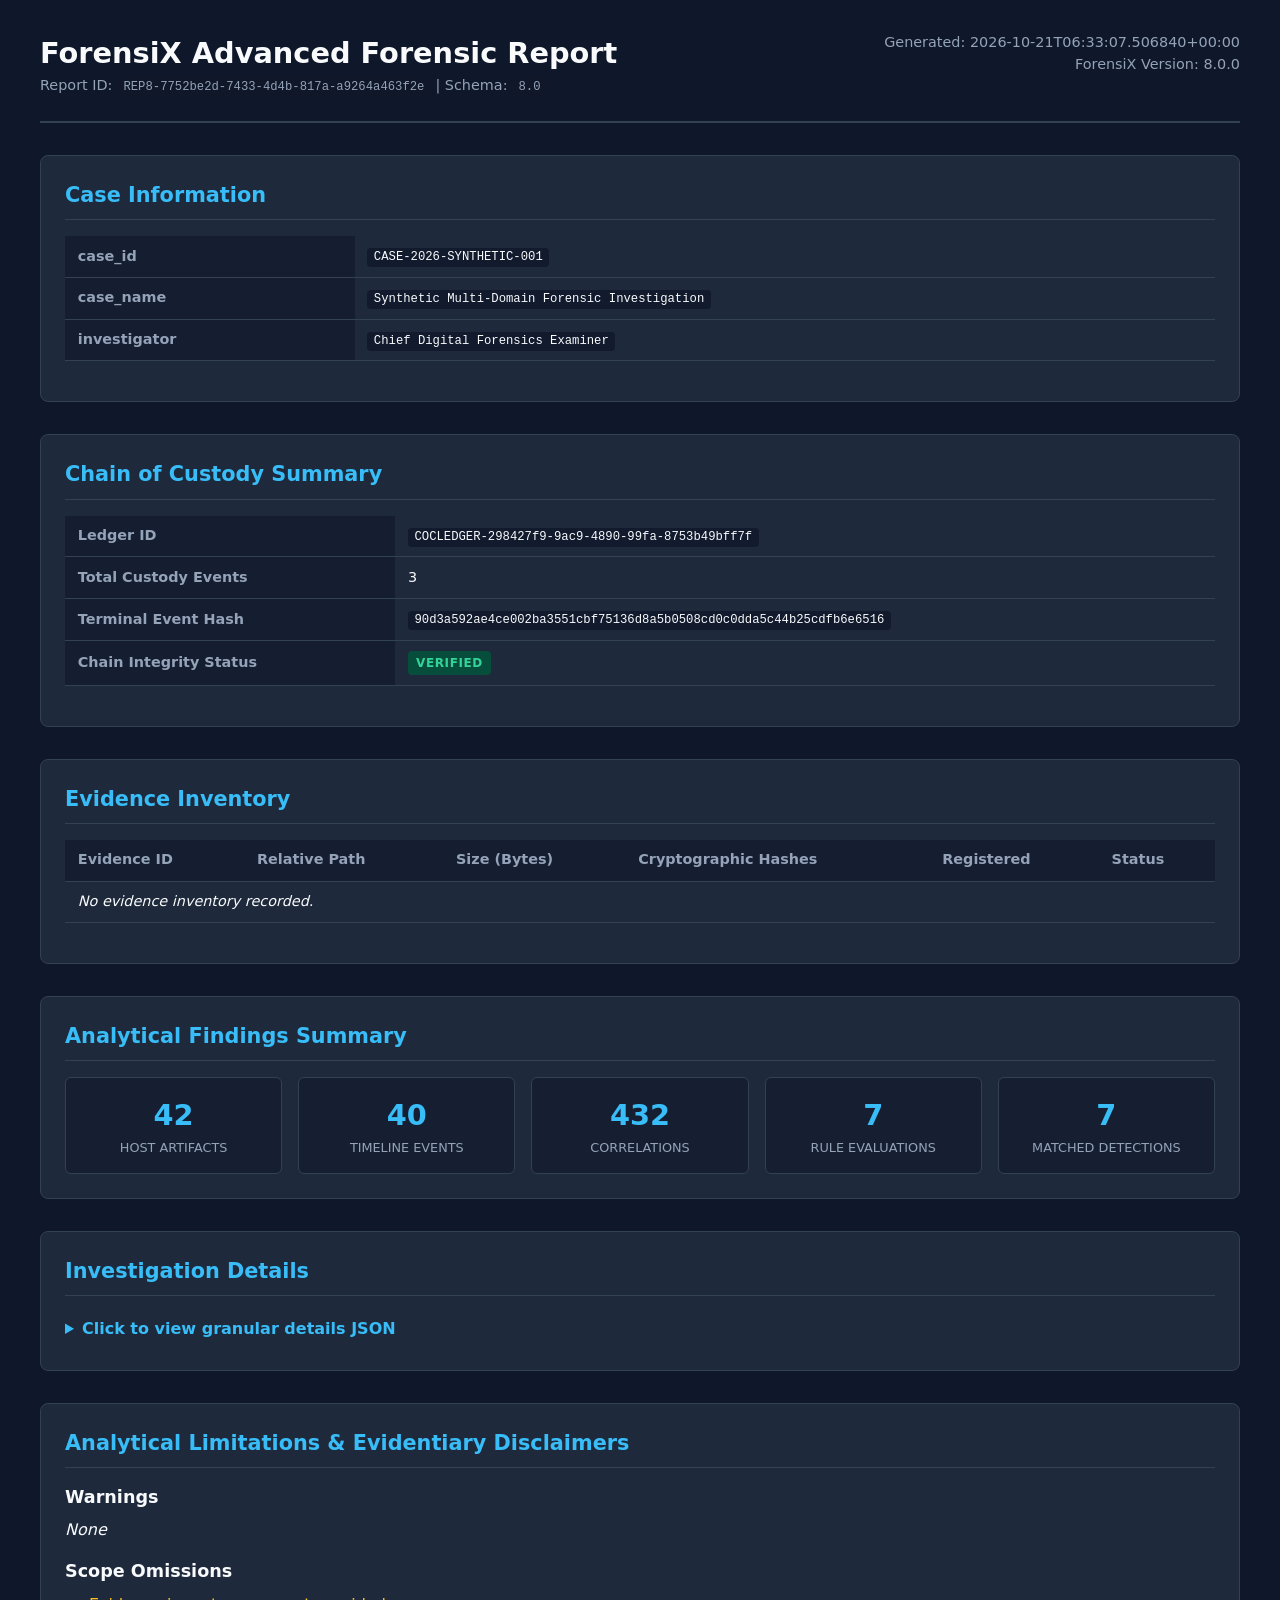
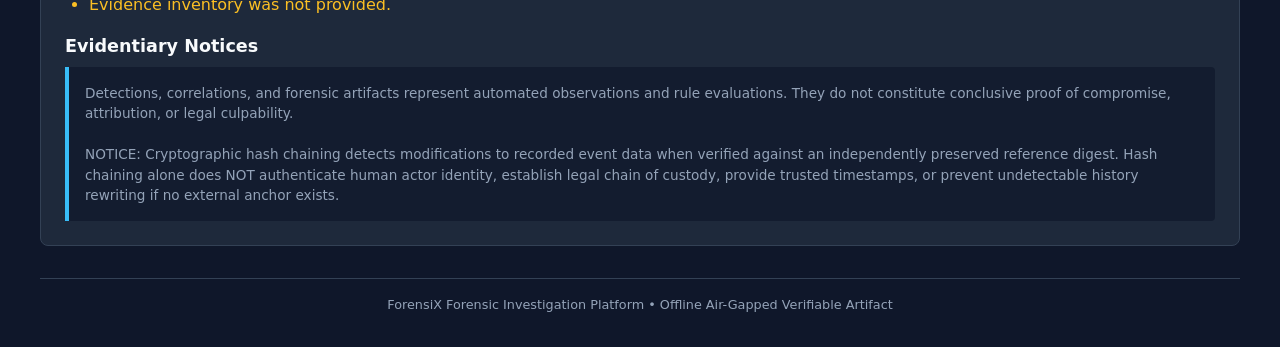
==== docs/examples/case-synthetic/report_CASE-2026-SYNTHETIC-001.html @ 3c9e7e0e "docs: add V9 synthetic case, sample outputs, and documentation" ====
<!DOCTYPE html>
<html lang="en">
<head>
    <meta charset="utf-8">
    <meta name="viewport" content="width=device-width, initial-scale=1.0">
    <title>ForensiX Advanced Forensic Report - REP8-7752be2d-7433-4d4b-817a-a9264a463f2e</title>
    <style>
        :root {
            --bg: #0f172a;
            --card-bg: #1e293b;
            --card-border: #334155;
            --text-main: #f8fafc;
            --text-muted: #94a3b8;
            --accent: #38bdf8;
            --verified-bg: #064e3b;
            --verified-text: #34d399;
            --tampered-bg: #7f1d1d;
            --tampered-text: #f87171;
            --unverified-bg: #78350f;
            --unverified-text: #fbbf24;
            --neutral-bg: #334155;
            --neutral-text: #cbd5e1;
        }
        * { box-sizing: border-box; margin: 0; padding: 0; }
        body {
            font-family: system-ui, -apple-system, BlinkMacSystemFont, "Segoe UI", Roboto, sans-serif;
            background-color: var(--bg);
            color: var(--text-main);
            line-height: 1.5;
            padding: 2rem;
        }
        .container { max-width: 1200px; margin: 0 auto; }
        header {
            border-bottom: 2px solid var(--card-border);
            padding-bottom: 1.5rem;
            margin-bottom: 2rem;
            display: flex;
            justify-content: space-between;
            align-items: flex-start;
            flex-wrap: wrap;
            gap: 1rem;
        }
        h1 { font-size: 1.8rem; color: var(--text-main); }
        .header-meta { font-size: 0.9rem; color: var(--text-muted); }
        .card {
            background-color: var(--card-bg);
            border: 1px solid var(--card-border);
            border-radius: 8px;
            padding: 1.5rem;
            margin-bottom: 2rem;
        }
        h2 { font-size: 1.3rem; margin-bottom: 1rem; color: var(--accent); border-bottom: 1px solid var(--card-border); padding-bottom: 0.5rem; }
        h3 { font-size: 1.1rem; margin: 1rem 0 0.5rem; color: var(--text-main); }
        .data-table {
            width: 100%;
            border-collapse: collapse;
            font-size: 0.9rem;
            margin-bottom: 1rem;
        }
        .data-table th, .data-table td {
            padding: 0.6rem 0.8rem;
            text-align: left;
            border-bottom: 1px solid var(--card-border);
        }
        .data-table th {
            background-color: rgba(15, 23, 42, 0.6);
            color: var(--text-muted);
            font-weight: 600;
        }
        .data-table tr:hover { background-color: rgba(51, 65, 85, 0.4); }
        .num { text-align: right; font-variant-numeric: tabular-nums; }
        .path-cell { font-family: ui-monospace, "SFMono-Regular", Consolas, monospace; word-break: break-all; }
        code {
            font-family: ui-monospace, "SFMono-Regular", Consolas, monospace;
            background-color: rgba(15, 23, 42, 0.8);
            padding: 0.15rem 0.4rem;
            border-radius: 4px;
            font-size: 0.85em;
        }
        .badge {
            display: inline-block;
            padding: 0.2rem 0.5rem;
            border-radius: 4px;
            font-size: 0.75rem;
            font-weight: 700;
            text-transform: uppercase;
            letter-spacing: 0.05em;
        }
        .badge-verified { background-color: var(--verified-bg); color: var(--verified-text); }
        .badge-tampered { background-color: var(--tampered-bg); color: var(--tampered-text); }
        .badge-unverified { background-color: var(--unverified-bg); color: var(--unverified-text); }
        .badge-neutral { background-color: var(--neutral-bg); color: var(--neutral-text); }
        .metrics-grid {
            display: grid;
            grid-template-columns: repeat(auto-fit, minmax(180px, 1fr));
            gap: 1rem;
            margin-top: 1rem;
        }
        .metric-box {
            background-color: rgba(15, 23, 42, 0.5);
            border: 1px solid var(--card-border);
            border-radius: 6px;
            padding: 1rem;
            text-align: center;
        }
        .metric-value { font-size: 1.8rem; font-weight: 700; color: var(--accent); }
        .metric-label { font-size: 0.8rem; color: var(--text-muted); text-transform: uppercase; }
        .warnings-list, .omissions-list { margin-left: 1.5rem; margin-bottom: 1rem; }
        .warnings-list li { color: var(--tampered-text); margin-bottom: 0.3rem; }
        .omissions-list li { color: var(--unverified-text); margin-bottom: 0.3rem; }
        .disclaimer-box {
            background-color: rgba(15, 23, 42, 0.7);
            border-left: 4px solid var(--accent);
            padding: 1rem;
            font-size: 0.85rem;
            color: var(--text-muted);
            white-space: pre-line;
            border-radius: 0 4px 4px 0;
        }
        .code-box {
            background-color: rgba(15, 23, 42, 0.9);
            padding: 1rem;
            border-radius: 6px;
            overflow-x: auto;
            font-size: 0.85rem;
            margin-top: 0.5rem;
            border: 1px solid var(--card-border);
        }
        details summary { cursor: pointer; color: var(--accent); font-weight: 600; padding: 0.3rem 0; }
        footer {
            text-align: center;
            font-size: 0.8rem;
            color: var(--text-muted);
            border-top: 1px solid var(--card-border);
            padding-top: 1rem;
            margin-top: 2rem;
        }
    </style>
</head>
<body>
    <div class="container">
        <header>
            <div>
                <h1>ForensiX Advanced Forensic Report</h1>
                <div class="header-meta">Report ID: <code>REP8-7752be2d-7433-4d4b-817a-a9264a463f2e</code> | Schema: <code>8.0</code></div>
            </div>
            <div class="header-meta" style="text-align: right;">
                <div>Generated: 2026-10-21T06:33:07.506840+00:00</div>
                <div>ForensiX Version: 8.0.0</div>
            </div>
        </header>

        <!-- Section 1: Case Information -->
        <div class="card">
            <h2>Case Information</h2>
            <table class="data-table">
                <tr><th>case_id</th><td><code>CASE-2026-SYNTHETIC-001</code></td></tr>
<tr><th>case_name</th><td><code>Synthetic Multi-Domain Forensic Investigation</code></td></tr>
<tr><th>investigator</th><td><code>Chief Digital Forensics Examiner</code></td></tr>
            </table>
        </div>

        <!-- Section 2: Chain of Custody -->
        
        <div class="card">
            <h2>Chain of Custody Summary</h2>
            <table class="data-table">
                <tr><th>Ledger ID</th><td><code>COCLEDGER-298427f9-9ac9-4890-99fa-8753b49bff7f</code></td></tr>
                <tr><th>Total Custody Events</th><td class="num">3</td></tr>
                <tr><th>Terminal Event Hash</th><td><code>90d3a592ae4ce002ba3551cbf75136d8a5b0508cd0c0dda5c44b25cdfb6e6516</code></td></tr>
                <tr><th>Chain Integrity Status</th><td><span class='badge badge-verified'>VERIFIED</span></td></tr>
            </table>
        </div>
        

        <!-- Section 3: Evidence Inventory -->
        <div class="card">
            <h2>Evidence Inventory</h2>
            <table class="data-table">
                <thead>
                    <tr>
                        <th>Evidence ID</th>
                        <th>Relative Path</th>
                        <th class="num">Size (Bytes)</th>
                        <th>Cryptographic Hashes</th>
                        <th>Registered</th>
                        <th>Status</th>
                    </tr>
                </thead>
                <tbody>
                    <tr><td colspan='6'><em>No evidence inventory recorded.</em></td></tr>
                </tbody>
            </table>
        </div>

        <!-- Section 4: Analytical Findings Summary -->
        <div class="card">
            <h2>Analytical Findings Summary</h2>
            <div class="metrics-grid">
                <div class="metric-box">
                    <div class="metric-value">42</div>
                    <div class="metric-label">Host Artifacts</div>
                </div>
                <div class="metric-box">
                    <div class="metric-value">40</div>
                    <div class="metric-label">Timeline Events</div>
                </div>
                <div class="metric-box">
                    <div class="metric-value">432</div>
                    <div class="metric-label">Correlations</div>
                </div>
                <div class="metric-box">
                    <div class="metric-value">7</div>
                    <div class="metric-label">Rule Evaluations</div>
                </div>
                <div class="metric-box">
                    <div class="metric-value">7</div>
                    <div class="metric-label">Matched Detections</div>
                </div>
            </div>
        </div>

        <!-- Section 5: Investigation Details (Optional) -->
        
        <div class="card">
            <h2>Investigation Details</h2>
            <details>
                <summary>Click to view granular details JSON</summary>
                <pre class="code-box">{
  &quot;detections&quot;: [
    {
      &quot;attributes&quot;: {
        &quot;rule_description&quot;: &quot;Identifies observed network traffic targeting TCP destination port 22.&quot;
      },
      &quot;detection_id&quot;: &quot;DET-06daf980-489c-5d83-9ace-d8c74dad6c2d&quot;,
      &quot;end_timestamp&quot;: &quot;2025-10-21T07:12:00.100000+00:00&quot;,
      &quot;explanation&quot;: &quot;Observed network communication directed to TCP destination port 22.&quot;,
      &quot;matched&quot;: true,
      &quot;matched_correlation_ids&quot;: [],
      &quot;matched_event_ids&quot;: [
        &quot;TIMELINE-127fbe4e-c824-4abf-8398-b4a879c3154b&quot;
      ],
      &quot;matched_source_artifact_ids&quot;: [],
      &quot;matched_source_event_ids&quot;: [
        &quot;NETEVT-44292aec-4ed7-5b0d-a032-dc892f0f1fc9&quot;
      ],
      &quot;rule_id&quot;: &quot;RULE-aaef9399-75d2-54dd-ac4f-a0342448b754&quot;,
      &quot;rule_name&quot;: &quot;Baseline SSH Network Port Observation&quot;,
      &quot;start_timestamp&quot;: &quot;2025-10-21T07:12:00.100000+00:00&quot;,
      &quot;time_delta_seconds&quot;: 0.0
    },
    {
      &quot;attributes&quot;: {
        &quot;rule_description&quot;: &quot;Identifies observed network traffic targeting TCP destination port 22.&quot;
      },
      &quot;detection_id&quot;: &quot;DET-d6f4811a-0912-533d-b22f-58641c6618b6&quot;,
      &quot;end_timestamp&quot;: &quot;2025-10-21T07:12:15.400000+00:00&quot;,
      &quot;explanation&quot;: &quot;Observed network communication directed to TCP destination port 22.&quot;,
      &quot;matched&quot;: true,
      &quot;matched_correlation_ids&quot;: [],
      &quot;matched_event_ids&quot;: [
        &quot;TIMELINE-ca428e2c-46d1-4766-a2a3-dfd375072ce7&quot;
      ],
      &quot;matched_source_artifact_ids&quot;: [],
      &quot;matched_source_event_ids&quot;: [
        &quot;NETEVT-3611d26a-f5c4-5fda-a90a-09eb8319e50c&quot;
      ],
      &quot;rule_id&quot;: &quot;RULE-aaef9399-75d2-54dd-ac4f-a0342448b754&quot;,
      &quot;rule_name&quot;: &quot;Baseline SSH Network Port Observation&quot;,
      &quot;start_timestamp&quot;: &quot;2025-10-21T07:12:15.400000+00:00&quot;,
      &quot;time_delta_seconds&quot;: 0.0
    },
    {
      &quot;attributes&quot;: {
        &quot;rule_description&quot;: &quot;Identifies failed SSH authentication attempts followed chronologically by a successful SSH authentication within the configured time window.&quot;
      },
      &quot;detection_id&quot;: &quot;DET-7ed4e288-9dd8-5214-9c57-9c468e27ac9b&quot;,
      &quot;end_timestamp&quot;: &quot;2026-10-21T07:12:15.400000+00:00&quot;,
      &quot;explanation&quot;: &quot;Observed failed SSH authentication attempts followed by a successful SSH authentication within 300 seconds.&quot;,
      &quot;matched&quot;: true,
      &quot;matched_correlation_ids&quot;: [],
      &quot;matched_event_ids&quot;: [
        &quot;TIMELINE-8185d1ea-b1aa-4ca1-afe0-2c186585c4b0&quot;,
        &quot;TIMELINE-0f85ce58-3fba-4de0-902e-7aeadaad2458&quot;
      ],
      &quot;matched_source_artifact_ids&quot;: [
        &quot;ART-db3fae52-6d2f-5ff5-b377-d2b1a061fa15&quot;
      ],
      &quot;matched_source_event_ids&quot;: [
        &quot;AUTH-78d636a3-d8f4-4b18-b116-a281185f9dc1&quot;,
        &quot;AUTH-70e81c15-bca6-4e20-b672-28342b9a785e&quot;
      ],
      &quot;rule_id&quot;: &quot;RULE-ece7e718-eb79-5259-89c9-5536d162b539&quot;,
      &quot;rule_name&quot;: &quot;Repeated Failed SSH Attempts Followed by Successful SSH Login&quot;,
      &quot;start_timestamp&quot;: &quot;2026-10-21T07:12:10.300000+00:00&quot;,
      &quot;time_delta_seconds&quot;: 5.1
    },
    {
      &quot;attributes&quot;: {
        &quot;relationship_type&quot;: &quot;AUTHENTICATION_PRIVILEGE&quot;,
        &quot;rule_description&quot;: &quot;Identifies a successful SSH authentication event followed by privileged sudo command execution by the same identity within the configured time window.&quot;
      },
      &quot;detection_id&quot;: &quot;DET-44fc614c-8f58-5c87-b4e8-45cb71178422&quot;,
      &quot;end_timestamp&quot;: &quot;2026-10-21T07:15:22.100000+00:00&quot;,
      &quot;explanation&quot;: &quot;Observed a successful SSH authentication followed by privileged sudo execution for the same identity within 300 seconds.&quot;,
      &quot;matched&quot;: true,
      &quot;matched_correlation_ids&quot;: [
        &quot;CORR-0b76e0ee-fdd8-5768-bb16-da8b97d79135&quot;
      ],
      &quot;matched_event_ids&quot;: [
        &quot;TIMELINE-0f85ce58-3fba-4de0-902e-7aeadaad2458&quot;,
        &quot;TIMELINE-57823981-ae17-4d6c-beaa-ce7f9e7ed907&quot;
      ],
      &quot;matched_source_artifact_ids&quot;: [
        &quot;ART-db3fae52-6d2f-5ff5-b377-d2b1a061fa15&quot;
      ],
      &quot;matched_source_event_ids&quot;: [
        &quot;AUTH-70e81c15-bca6-4e20-b672-28342b9a785e&quot;,
        &quot;EVT-03e23ab3-3c2e-4a7c-8cb9-ec50bb18e3eb&quot;
      ],
      &quot;rule_id&quot;: &quot;RULE-e4957412-2337-5242-881a-81deb75f505c&quot;,
      &quot;rule_name&quot;: &quot;SSH Authentication Followed by Sudo&quot;,
      &quot;start_timestamp&quot;: &quot;2026-10-21T07:12:15.400000+00:00&quot;,
      &quot;time_delta_seconds&quot;: 186.7
    },
    {
      &quot;attributes&quot;: {
        &quot;relationship_type&quot;: &quot;AUTHENTICATION_PRIVILEGE&quot;,
        &quot;rule_description&quot;: &quot;Identifies a successful SSH authentication event followed by privileged sudo command execution by the same identity within the configured time window.&quot;
      },
      &quot;detection_id&quot;: &quot;DET-d2e5adbd-2ff6-53eb-93a4-324bdde7d6d1&quot;,
      &quot;end_timestamp&quot;: &quot;2026-10-21T07:15:22.100000+00:00&quot;,
      &quot;explanation&quot;: &quot;Observed a successful SSH authentication followed by privileged sudo execution for the same identity within 300 seconds.&quot;,
      &quot;matched&quot;: true,
      &quot;matched_correlation_ids&quot;: [
        &quot;CORR-87fcbd83-b93b-5eb0-9c2d-ad476523d329&quot;
      ],
      &quot;matched_event_ids&quot;: [
        &quot;TIMELINE-0f85ce58-3fba-4de0-902e-7aeadaad2458&quot;,
        &quot;TIMELINE-42662c3e-efd5-481d-b455-3262b6bf6755&quot;
      ],
      &quot;matched_source_artifact_ids&quot;: [
        &quot;ART-db3fae52-6d2f-5ff5-b377-d2b1a061fa15&quot;
      ],
      &quot;matched_source_event_ids&quot;: [
        &quot;AUTH-70e81c15-bca6-4e20-b672-28342b9a785e&quot;,
        &quot;AUTH-e7ee0f06-f987-4d64-92d4-6bcedb533ef4&quot;
      ],
      &quot;rule_id&quot;: &quot;RULE-e4957412-2337-5242-881a-81deb75f505c&quot;,
      &quot;rule_name&quot;: &quot;SSH Authentication Followed by Sudo&quot;,
      &quot;start_timestamp&quot;: &quot;2026-10-21T07:12:15.400000+00:00&quot;,
      &quot;time_delta_seconds&quot;: 186.7
    },
    {
      &quot;attributes&quot;: {
        &quot;relationship_type&quot;: &quot;AUTHENTICATION_PRIVILEGE&quot;,
        &quot;rule_description&quot;: &quot;Identifies a successful SSH authentication event followed by privileged sudo command execution by the same identity within the configured time window.&quot;
      },
      &quot;detection_id&quot;: &quot;DET-010f0b3e-b757-5c90-9a7f-c4f4d36ce9b0&quot;,
      &quot;end_timestamp&quot;: &quot;2026-10-21T07:15:22.100000+00:00&quot;,
      &quot;explanation&quot;: &quot;Observed a successful SSH authentication followed by privileged sudo execution for the same identity within 300 seconds.&quot;,
      &quot;matched&quot;: true,
      &quot;matched_correlation_ids&quot;: [
        &quot;CORR-116388a9-1e6e-5cc7-b4c1-73d4f82370af&quot;
      ],
      &quot;matched_event_ids&quot;: [
        &quot;TIMELINE-ff17fabd-0b2f-428d-bc4e-e97e82d018eb&quot;,
        &quot;TIMELINE-42662c3e-efd5-481d-b455-3262b6bf6755&quot;
      ],
      &quot;matched_source_artifact_ids&quot;: [
        &quot;ART-db3fae52-6d2f-5ff5-b377-d2b1a061fa15&quot;
      ],
      &quot;matched_source_event_ids&quot;: [
        &quot;EVT-21977f3b-bcdb-4c8f-81a2-898bffcf9b15&quot;,
        &quot;AUTH-e7ee0f06-f987-4d64-92d4-6bcedb533ef4&quot;
      ],
      &quot;rule_id&quot;: &quot;RULE-e4957412-2337-5242-881a-81deb75f505c&quot;,
      &quot;rule_name&quot;: &quot;SSH Authentication Followed by Sudo&quot;,
      &quot;start_timestamp&quot;: &quot;2026-10-21T07:12:15.400000+00:00&quot;,
      &quot;time_delta_seconds&quot;: 186.7
    },
    {
      &quot;attributes&quot;: {
        &quot;rule_description&quot;: &quot;Identifies observed in-memory execution of process named &#x27;nc&#x27;.&quot;
      },
      &quot;detection_id&quot;: &quot;DET-747e685d-9984-5b24-92fc-af957f0734a5&quot;,
      &quot;end_timestamp&quot;: &quot;2026-10-21T07:17:10+00:00&quot;,
      &quot;explanation&quot;: &quot;Observed in-memory process execution named &#x27;nc&#x27;.&quot;,
      &quot;matched&quot;: true,
      &quot;matched_correlation_ids&quot;: [],
      &quot;matched_event_ids&quot;: [
        &quot;TIMELINE-8ef42658-f3da-4827-a3e0-6e5bafe3996b&quot;
      ],
      &quot;matched_source_artifact_ids&quot;: [
        &quot;MEMPROC-cccccccc-3333-4333-8333-333333333333&quot;
      ],
      &quot;matched_source_event_ids&quot;: [
        &quot;MEMEVT-d7aa0442-ee9f-5726-892b-684c97302fc7&quot;
      ],
      &quot;rule_id&quot;: &quot;RULE-3cda8f64-f281-57a3-8d56-8bfb05232d01&quot;,
      &quot;rule_name&quot;: &quot;Baseline Memory Process Name Observation (nc)&quot;,
      &quot;start_timestamp&quot;: &quot;2026-10-21T07:17:10+00:00&quot;,
      &quot;time_delta_seconds&quot;: 0.0
    }
  ],
  &quot;memory_artifacts_analyzed&quot;: 6,
  &quot;network_packets_analyzed&quot;: 6,
  &quot;pipeline_run_id&quot;: &quot;RUN-77764003-7b76-46fc-a1fe-5cf1e0ba6d0d&quot;,
  &quot;total_correlations&quot;: 432,
  &quot;total_detections&quot;: 7,
  &quot;total_timeline_events&quot;: 40
}</pre>
            </details>
        </div>
        

        <!-- Section 6: Analytical Limitations & Disclaimers -->
        <div class="card">
            <h2>Analytical Limitations &amp; Evidentiary Disclaimers</h2>
            <h3>Warnings</h3>
            <p><em>None</em></p>

            <h3>Scope Omissions</h3>
            <ul class='omissions-list'><li>Evidence inventory was not provided.</li></ul>

            <h3>Evidentiary Notices</h3>
            <div class="disclaimer-box">Detections, correlations, and forensic artifacts represent automated observations and rule evaluations. They do not constitute conclusive proof of compromise, attribution, or legal culpability.

NOTICE: Cryptographic hash chaining detects modifications to recorded event data when verified against an independently preserved reference digest. Hash chaining alone does NOT authenticate human actor identity, establish legal chain of custody, provide trusted timestamps, or prevent undetectable history rewriting if no external anchor exists.</div>
        </div>

        <footer>
            ForensiX Forensic Investigation Platform &bull; Offline Air-Gapped Verifiable Artifact
        </footer>
    </div>
</body>
</html>
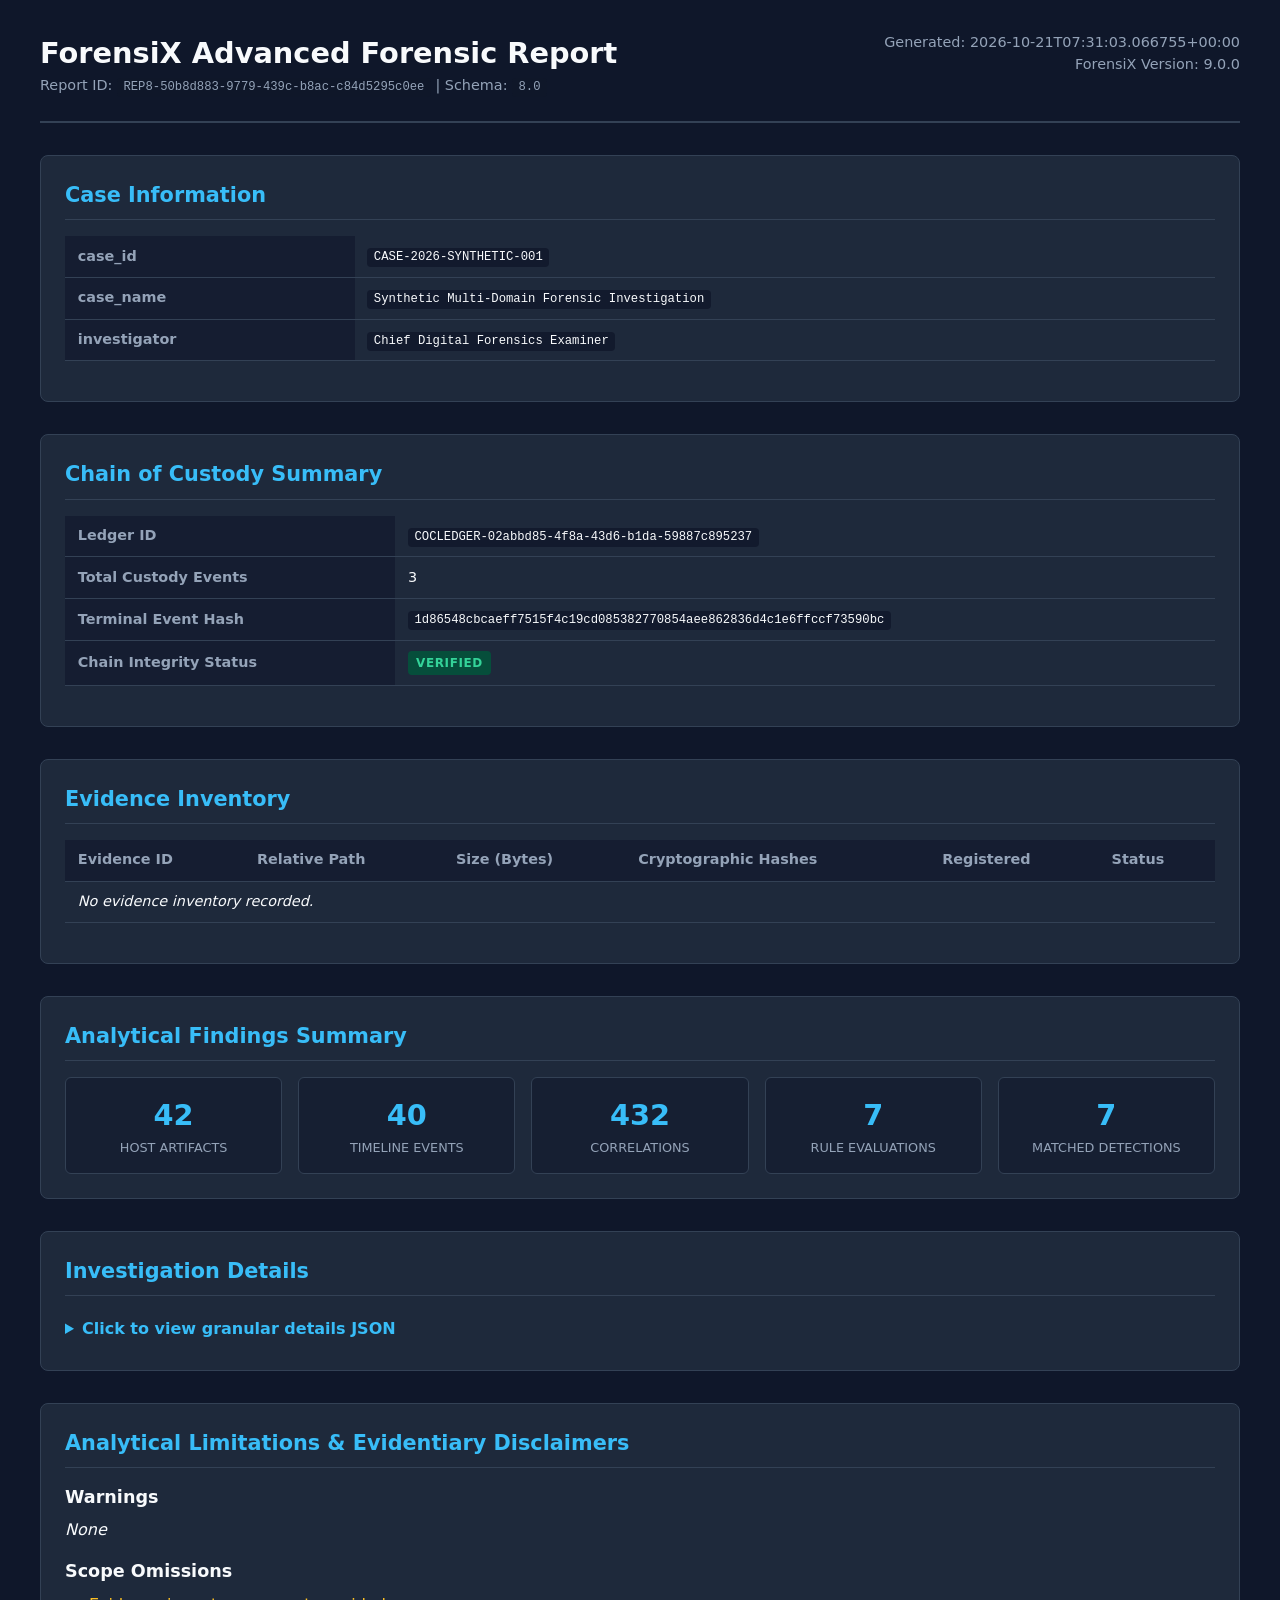
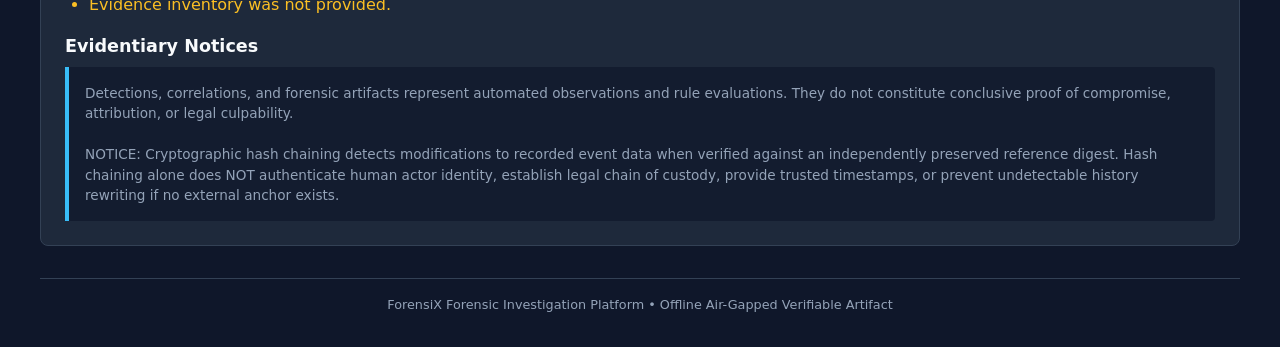
==== commit 74ed0e38: "docs: regenerate V9 sample outputs under version 9.0.0" ====
--- a/docs/examples/case-synthetic/report_CASE-2026-SYNTHETIC-001.html
+++ b/docs/examples/case-synthetic/report_CASE-2026-SYNTHETIC-001.html
@@ -3,7 +3,7 @@
 <head>
     <meta charset="utf-8">
     <meta name="viewport" content="width=device-width, initial-scale=1.0">
-    <title>ForensiX Advanced Forensic Report - REP8-7752be2d-7433-4d4b-817a-a9264a463f2e</title>
+    <title>ForensiX Advanced Forensic Report - REP8-50b8d883-9779-439c-b8ac-c84d5295c0ee</title>
     <style>
         :root {
             --bg: #0f172a;
@@ -142,11 +142,11 @@
         <header>
             <div>
                 <h1>ForensiX Advanced Forensic Report</h1>
-                <div class="header-meta">Report ID: <code>REP8-7752be2d-7433-4d4b-817a-a9264a463f2e</code> | Schema: <code>8.0</code></div>
+                <div class="header-meta">Report ID: <code>REP8-50b8d883-9779-439c-b8ac-c84d5295c0ee</code> | Schema: <code>8.0</code></div>
             </div>
             <div class="header-meta" style="text-align: right;">
-                <div>Generated: 2026-10-21T06:33:07.506840+00:00</div>
-                <div>ForensiX Version: 8.0.0</div>
+                <div>Generated: 2026-10-21T07:31:03.066755+00:00</div>
+                <div>ForensiX Version: 9.0.0</div>
             </div>
         </header>
 
@@ -165,9 +165,9 @@
         <div class="card">
             <h2>Chain of Custody Summary</h2>
             <table class="data-table">
-                <tr><th>Ledger ID</th><td><code>COCLEDGER-298427f9-9ac9-4890-99fa-8753b49bff7f</code></td></tr>
+                <tr><th>Ledger ID</th><td><code>COCLEDGER-02abbd85-4f8a-43d6-b1da-59887c895237</code></td></tr>
                 <tr><th>Total Custody Events</th><td class="num">3</td></tr>
-                <tr><th>Terminal Event Hash</th><td><code>90d3a592ae4ce002ba3551cbf75136d8a5b0508cd0c0dda5c44b25cdfb6e6516</code></td></tr>
+                <tr><th>Terminal Event Hash</th><td><code>1d86548cbcaeff7515f4c19cd085382770854aee862836d4c1e6ffccf73590bc</code></td></tr>
                 <tr><th>Chain Integrity Status</th><td><span class='badge badge-verified'>VERIFIED</span></td></tr>
             </table>
         </div>
@@ -232,13 +232,13 @@
       &quot;attributes&quot;: {
         &quot;rule_description&quot;: &quot;Identifies observed network traffic targeting TCP destination port 22.&quot;
       },
-      &quot;detection_id&quot;: &quot;DET-06daf980-489c-5d83-9ace-d8c74dad6c2d&quot;,
+      &quot;detection_id&quot;: &quot;DET-652522bc-263e-54e5-b3eb-4637cf2339dd&quot;,
       &quot;end_timestamp&quot;: &quot;2025-10-21T07:12:00.100000+00:00&quot;,
       &quot;explanation&quot;: &quot;Observed network communication directed to TCP destination port 22.&quot;,
       &quot;matched&quot;: true,
       &quot;matched_correlation_ids&quot;: [],
       &quot;matched_event_ids&quot;: [
-        &quot;TIMELINE-127fbe4e-c824-4abf-8398-b4a879c3154b&quot;
+        &quot;TIMELINE-3dc8a9c4-ec0f-4616-8b93-6bcc2d3660e5&quot;
       ],
       &quot;matched_source_artifact_ids&quot;: [],
       &quot;matched_source_event_ids&quot;: [
@@ -253,13 +253,13 @@
       &quot;attributes&quot;: {
         &quot;rule_description&quot;: &quot;Identifies observed network traffic targeting TCP destination port 22.&quot;
       },
-      &quot;detection_id&quot;: &quot;DET-d6f4811a-0912-533d-b22f-58641c6618b6&quot;,
+      &quot;detection_id&quot;: &quot;DET-f4e1648b-10ce-5cfc-9fe1-1f5ac5fdaf86&quot;,
       &quot;end_timestamp&quot;: &quot;2025-10-21T07:12:15.400000+00:00&quot;,
       &quot;explanation&quot;: &quot;Observed network communication directed to TCP destination port 22.&quot;,
       &quot;matched&quot;: true,
       &quot;matched_correlation_ids&quot;: [],
       &quot;matched_event_ids&quot;: [
-        &quot;TIMELINE-ca428e2c-46d1-4766-a2a3-dfd375072ce7&quot;
+        &quot;TIMELINE-8fc430ea-8e66-4e95-b103-4227ac4c79eb&quot;
       ],
       &quot;matched_source_artifact_ids&quot;: [],
       &quot;matched_source_event_ids&quot;: [
@@ -274,21 +274,21 @@
       &quot;attributes&quot;: {
         &quot;rule_description&quot;: &quot;Identifies failed SSH authentication attempts followed chronologically by a successful SSH authentication within the configured time window.&quot;
       },
-      &quot;detection_id&quot;: &quot;DET-7ed4e288-9dd8-5214-9c57-9c468e27ac9b&quot;,
+      &quot;detection_id&quot;: &quot;DET-d19287a8-bfec-5691-87e0-5ffe757ef8fc&quot;,
       &quot;end_timestamp&quot;: &quot;2026-10-21T07:12:15.400000+00:00&quot;,
       &quot;explanation&quot;: &quot;Observed failed SSH authentication attempts followed by a successful SSH authentication within 300 seconds.&quot;,
       &quot;matched&quot;: true,
       &quot;matched_correlation_ids&quot;: [],
       &quot;matched_event_ids&quot;: [
-        &quot;TIMELINE-8185d1ea-b1aa-4ca1-afe0-2c186585c4b0&quot;,
-        &quot;TIMELINE-0f85ce58-3fba-4de0-902e-7aeadaad2458&quot;
+        &quot;TIMELINE-38ae267e-30ed-470e-a45a-1a181c14c872&quot;,
+        &quot;TIMELINE-518593e8-25da-4974-8dca-8fef9c276a97&quot;
       ],
       &quot;matched_source_artifact_ids&quot;: [
         &quot;ART-db3fae52-6d2f-5ff5-b377-d2b1a061fa15&quot;
       ],
       &quot;matched_source_event_ids&quot;: [
-        &quot;AUTH-78d636a3-d8f4-4b18-b116-a281185f9dc1&quot;,
-        &quot;AUTH-70e81c15-bca6-4e20-b672-28342b9a785e&quot;
+        &quot;AUTH-53d73b97-1c63-4981-b416-bc53a85c2464&quot;,
+        &quot;AUTH-e5d3cfbe-b56a-4a60-8dc9-b02e824177a7&quot;
       ],
       &quot;rule_id&quot;: &quot;RULE-ece7e718-eb79-5259-89c9-5536d162b539&quot;,
       &quot;rule_name&quot;: &quot;Repeated Failed SSH Attempts Followed by Successful SSH Login&quot;,
@@ -300,23 +300,23 @@
         &quot;relationship_type&quot;: &quot;AUTHENTICATION_PRIVILEGE&quot;,
         &quot;rule_description&quot;: &quot;Identifies a successful SSH authentication event followed by privileged sudo command execution by the same identity within the configured time window.&quot;
       },
-      &quot;detection_id&quot;: &quot;DET-44fc614c-8f58-5c87-b4e8-45cb71178422&quot;,
+      &quot;detection_id&quot;: &quot;DET-2651cbbf-43d8-50d4-9ca7-ad728718b4aa&quot;,
       &quot;end_timestamp&quot;: &quot;2026-10-21T07:15:22.100000+00:00&quot;,
       &quot;explanation&quot;: &quot;Observed a successful SSH authentication followed by privileged sudo execution for the same identity within 300 seconds.&quot;,
       &quot;matched&quot;: true,
       &quot;matched_correlation_ids&quot;: [
-        &quot;CORR-0b76e0ee-fdd8-5768-bb16-da8b97d79135&quot;
-      ],
-      &quot;matched_event_ids&quot;: [
-        &quot;TIMELINE-0f85ce58-3fba-4de0-902e-7aeadaad2458&quot;,
-        &quot;TIMELINE-57823981-ae17-4d6c-beaa-ce7f9e7ed907&quot;
+        &quot;CORR-45698767-6546-5f61-8830-50cb318319dc&quot;
+      ],
+      &quot;matched_event_ids&quot;: [
+        &quot;TIMELINE-3ffb3405-a0cf-463f-b390-96d5cf3f7e25&quot;,
+        &quot;TIMELINE-93aa2499-2285-460c-8a0b-3b1e9557bf7c&quot;
       ],
       &quot;matched_source_artifact_ids&quot;: [
         &quot;ART-db3fae52-6d2f-5ff5-b377-d2b1a061fa15&quot;
       ],
       &quot;matched_source_event_ids&quot;: [
-        &quot;AUTH-70e81c15-bca6-4e20-b672-28342b9a785e&quot;,
-        &quot;EVT-03e23ab3-3c2e-4a7c-8cb9-ec50bb18e3eb&quot;
+        &quot;EVT-855377b6-a0bb-4a2a-b78f-23396572fc6c&quot;,
+        &quot;AUTH-479d1d8f-6093-43a1-aa90-450143202634&quot;
       ],
       &quot;rule_id&quot;: &quot;RULE-e4957412-2337-5242-881a-81deb75f505c&quot;,
       &quot;rule_name&quot;: &quot;SSH Authentication Followed by Sudo&quot;,
@@ -328,23 +328,23 @@
         &quot;relationship_type&quot;: &quot;AUTHENTICATION_PRIVILEGE&quot;,
         &quot;rule_description&quot;: &quot;Identifies a successful SSH authentication event followed by privileged sudo command execution by the same identity within the configured time window.&quot;
       },
-      &quot;detection_id&quot;: &quot;DET-d2e5adbd-2ff6-53eb-93a4-324bdde7d6d1&quot;,
+      &quot;detection_id&quot;: &quot;DET-d01c73ff-f77d-5c39-ba0a-0dab25e618b7&quot;,
       &quot;end_timestamp&quot;: &quot;2026-10-21T07:15:22.100000+00:00&quot;,
       &quot;explanation&quot;: &quot;Observed a successful SSH authentication followed by privileged sudo execution for the same identity within 300 seconds.&quot;,
       &quot;matched&quot;: true,
       &quot;matched_correlation_ids&quot;: [
-        &quot;CORR-87fcbd83-b93b-5eb0-9c2d-ad476523d329&quot;
-      ],
-      &quot;matched_event_ids&quot;: [
-        &quot;TIMELINE-0f85ce58-3fba-4de0-902e-7aeadaad2458&quot;,
-        &quot;TIMELINE-42662c3e-efd5-481d-b455-3262b6bf6755&quot;
+        &quot;CORR-4501fc14-b99a-59ba-9ebc-75449a23f93a&quot;
+      ],
+      &quot;matched_event_ids&quot;: [
+        &quot;TIMELINE-518593e8-25da-4974-8dca-8fef9c276a97&quot;,
+        &quot;TIMELINE-93aa2499-2285-460c-8a0b-3b1e9557bf7c&quot;
       ],
       &quot;matched_source_artifact_ids&quot;: [
         &quot;ART-db3fae52-6d2f-5ff5-b377-d2b1a061fa15&quot;
       ],
       &quot;matched_source_event_ids&quot;: [
-        &quot;AUTH-70e81c15-bca6-4e20-b672-28342b9a785e&quot;,
-        &quot;AUTH-e7ee0f06-f987-4d64-92d4-6bcedb533ef4&quot;
+        &quot;AUTH-e5d3cfbe-b56a-4a60-8dc9-b02e824177a7&quot;,
+        &quot;AUTH-479d1d8f-6093-43a1-aa90-450143202634&quot;
       ],
       &quot;rule_id&quot;: &quot;RULE-e4957412-2337-5242-881a-81deb75f505c&quot;,
       &quot;rule_name&quot;: &quot;SSH Authentication Followed by Sudo&quot;,
@@ -356,23 +356,23 @@
         &quot;relationship_type&quot;: &quot;AUTHENTICATION_PRIVILEGE&quot;,
         &quot;rule_description&quot;: &quot;Identifies a successful SSH authentication event followed by privileged sudo command execution by the same identity within the configured time window.&quot;
       },
-      &quot;detection_id&quot;: &quot;DET-010f0b3e-b757-5c90-9a7f-c4f4d36ce9b0&quot;,
+      &quot;detection_id&quot;: &quot;DET-b391d0dc-c9cb-5db0-9056-add4641e8135&quot;,
       &quot;end_timestamp&quot;: &quot;2026-10-21T07:15:22.100000+00:00&quot;,
       &quot;explanation&quot;: &quot;Observed a successful SSH authentication followed by privileged sudo execution for the same identity within 300 seconds.&quot;,
       &quot;matched&quot;: true,
       &quot;matched_correlation_ids&quot;: [
-        &quot;CORR-116388a9-1e6e-5cc7-b4c1-73d4f82370af&quot;
-      ],
-      &quot;matched_event_ids&quot;: [
-        &quot;TIMELINE-ff17fabd-0b2f-428d-bc4e-e97e82d018eb&quot;,
-        &quot;TIMELINE-42662c3e-efd5-481d-b455-3262b6bf6755&quot;
+        &quot;CORR-61b2737e-7e7c-502a-af7f-18d3ab237909&quot;
+      ],
+      &quot;matched_event_ids&quot;: [
+        &quot;TIMELINE-518593e8-25da-4974-8dca-8fef9c276a97&quot;,
+        &quot;TIMELINE-63158718-8d11-4b13-838f-e5986b118cb1&quot;
       ],
       &quot;matched_source_artifact_ids&quot;: [
         &quot;ART-db3fae52-6d2f-5ff5-b377-d2b1a061fa15&quot;
       ],
       &quot;matched_source_event_ids&quot;: [
-        &quot;EVT-21977f3b-bcdb-4c8f-81a2-898bffcf9b15&quot;,
-        &quot;AUTH-e7ee0f06-f987-4d64-92d4-6bcedb533ef4&quot;
+        &quot;AUTH-e5d3cfbe-b56a-4a60-8dc9-b02e824177a7&quot;,
+        &quot;EVT-32f46500-4a10-44d6-b887-f6b9696d66c9&quot;
       ],
       &quot;rule_id&quot;: &quot;RULE-e4957412-2337-5242-881a-81deb75f505c&quot;,
       &quot;rule_name&quot;: &quot;SSH Authentication Followed by Sudo&quot;,
@@ -405,7 +405,7 @@
   ],
   &quot;memory_artifacts_analyzed&quot;: 6,
   &quot;network_packets_analyzed&quot;: 6,
-  &quot;pipeline_run_id&quot;: &quot;RUN-77764003-7b76-46fc-a1fe-5cf1e0ba6d0d&quot;,
+  &quot;pipeline_run_id&quot;: &quot;RUN-b69f5ceb-1a33-4ff7-bf0f-f21bf7c0c7b7&quot;,
   &quot;total_correlations&quot;: 432,
   &quot;total_detections&quot;: 7,
   &quot;total_timeline_events&quot;: 40
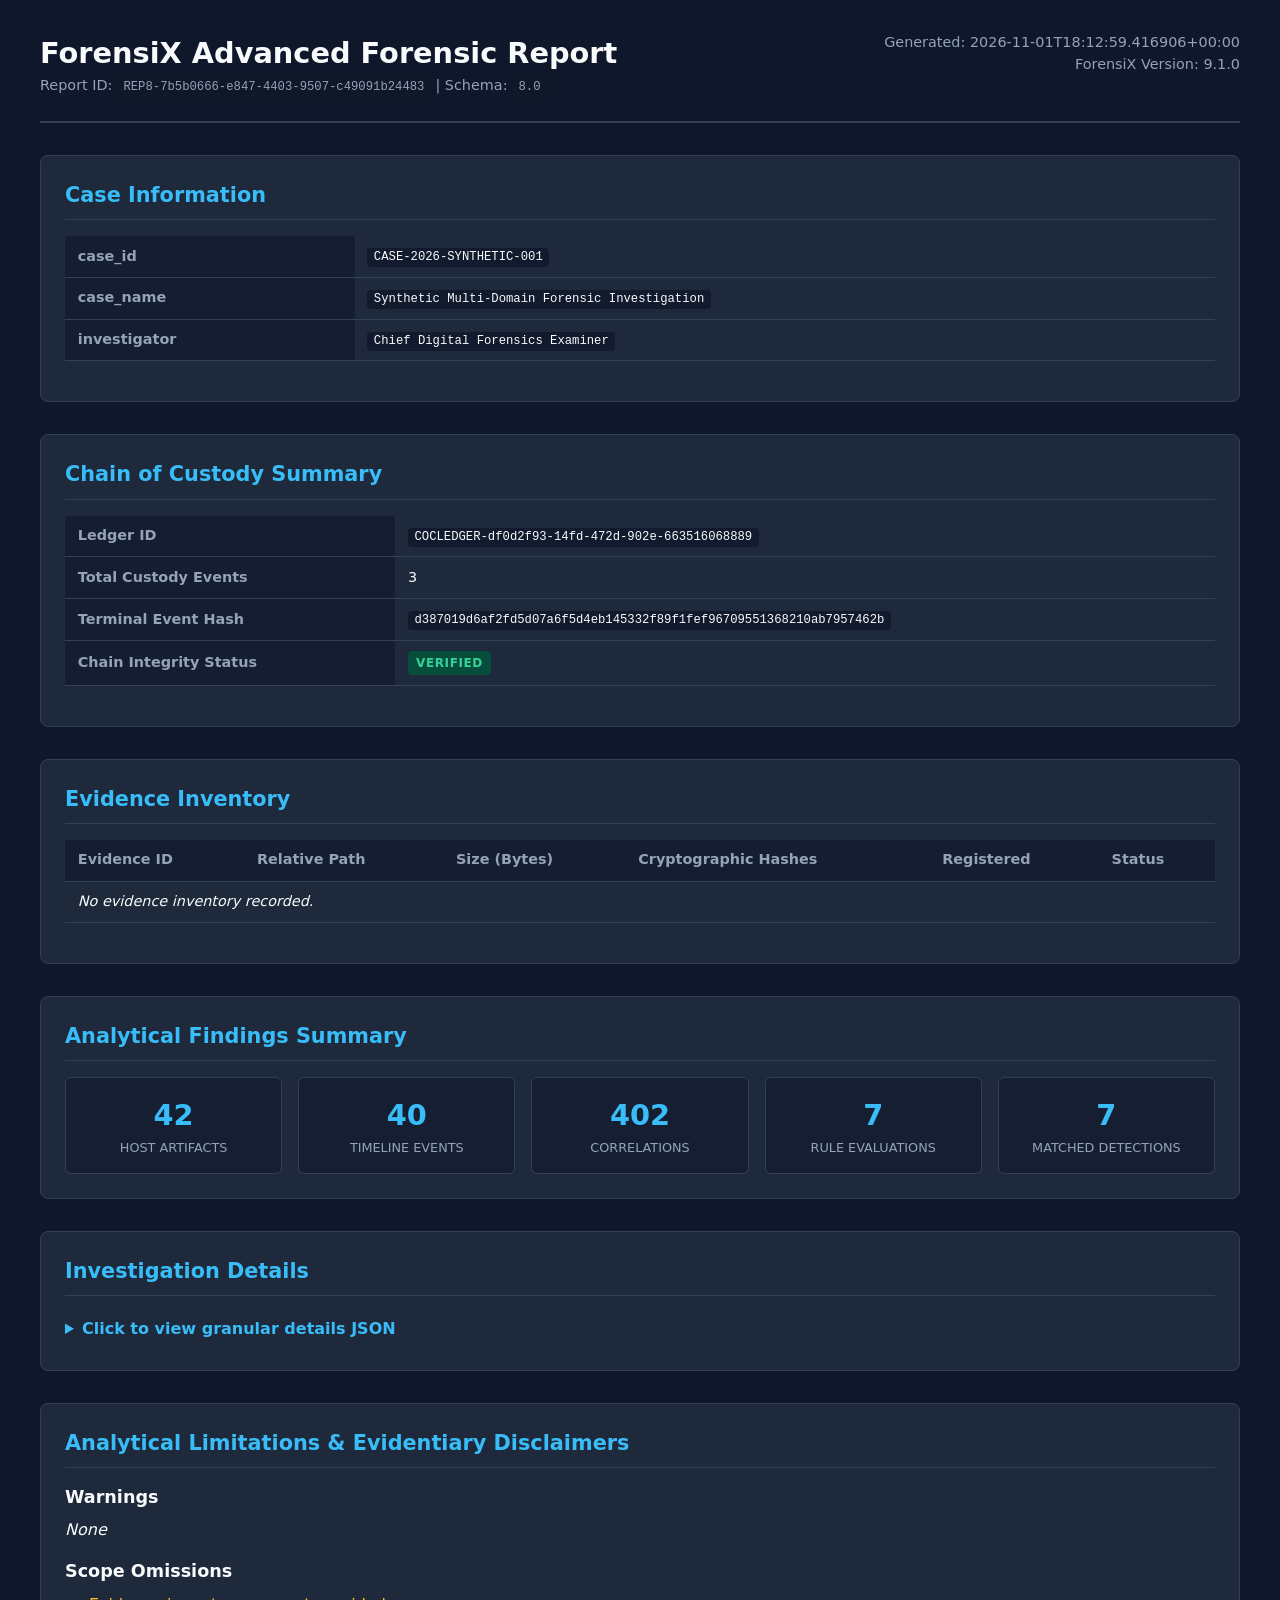
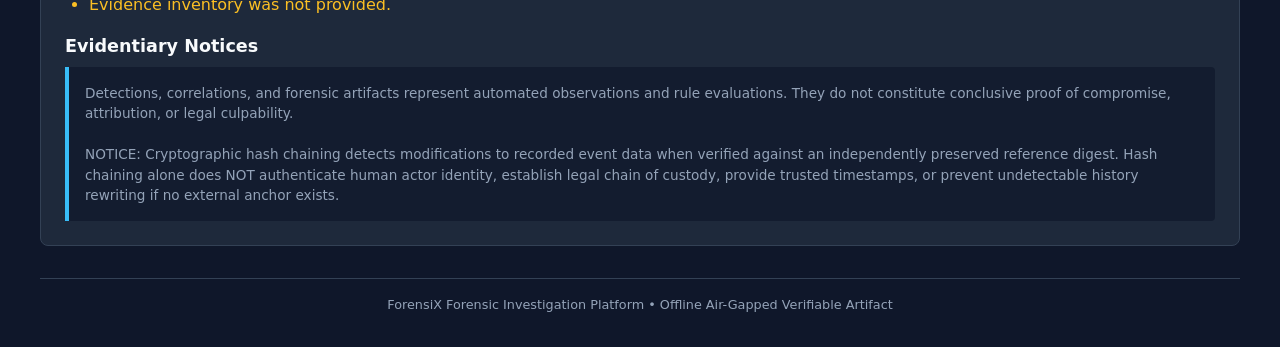
==== commit ce572a93: "docs: regenerate V9 sample outputs with evidence-relative paths" ====
--- a/docs/examples/case-synthetic/report_CASE-2026-SYNTHETIC-001.html
+++ b/docs/examples/case-synthetic/report_CASE-2026-SYNTHETIC-001.html
@@ -3,7 +3,7 @@
 <head>
     <meta charset="utf-8">
     <meta name="viewport" content="width=device-width, initial-scale=1.0">
-    <title>ForensiX Advanced Forensic Report - REP8-50b8d883-9779-439c-b8ac-c84d5295c0ee</title>
+    <title>ForensiX Advanced Forensic Report - REP8-7b5b0666-e847-4403-9507-c49091b24483</title>
     <style>
         :root {
             --bg: #0f172a;
@@ -142,11 +142,11 @@
         <header>
             <div>
                 <h1>ForensiX Advanced Forensic Report</h1>
-                <div class="header-meta">Report ID: <code>REP8-50b8d883-9779-439c-b8ac-c84d5295c0ee</code> | Schema: <code>8.0</code></div>
+                <div class="header-meta">Report ID: <code>REP8-7b5b0666-e847-4403-9507-c49091b24483</code> | Schema: <code>8.0</code></div>
             </div>
             <div class="header-meta" style="text-align: right;">
-                <div>Generated: 2026-10-21T07:31:03.066755+00:00</div>
-                <div>ForensiX Version: 9.0.0</div>
+                <div>Generated: 2026-11-01T18:12:59.416906+00:00</div>
+                <div>ForensiX Version: 9.1.0</div>
             </div>
         </header>
 
@@ -165,9 +165,9 @@
         <div class="card">
             <h2>Chain of Custody Summary</h2>
             <table class="data-table">
-                <tr><th>Ledger ID</th><td><code>COCLEDGER-02abbd85-4f8a-43d6-b1da-59887c895237</code></td></tr>
+                <tr><th>Ledger ID</th><td><code>COCLEDGER-df0d2f93-14fd-472d-902e-663516068889</code></td></tr>
                 <tr><th>Total Custody Events</th><td class="num">3</td></tr>
-                <tr><th>Terminal Event Hash</th><td><code>1d86548cbcaeff7515f4c19cd085382770854aee862836d4c1e6ffccf73590bc</code></td></tr>
+                <tr><th>Terminal Event Hash</th><td><code>d387019d6af2fd5d07a6f5d4eb145332f89f1fef96709551368210ab7957462b</code></td></tr>
                 <tr><th>Chain Integrity Status</th><td><span class='badge badge-verified'>VERIFIED</span></td></tr>
             </table>
         </div>
@@ -206,7 +206,7 @@
                     <div class="metric-label">Timeline Events</div>
                 </div>
                 <div class="metric-box">
-                    <div class="metric-value">432</div>
+                    <div class="metric-value">402</div>
                     <div class="metric-label">Correlations</div>
                 </div>
                 <div class="metric-box">
@@ -232,13 +232,13 @@
       &quot;attributes&quot;: {
         &quot;rule_description&quot;: &quot;Identifies observed network traffic targeting TCP destination port 22.&quot;
       },
-      &quot;detection_id&quot;: &quot;DET-652522bc-263e-54e5-b3eb-4637cf2339dd&quot;,
+      &quot;detection_id&quot;: &quot;DET-579d971c-2e00-5a09-bf23-13d0eb99d376&quot;,
       &quot;end_timestamp&quot;: &quot;2025-10-21T07:12:00.100000+00:00&quot;,
       &quot;explanation&quot;: &quot;Observed network communication directed to TCP destination port 22.&quot;,
       &quot;matched&quot;: true,
       &quot;matched_correlation_ids&quot;: [],
       &quot;matched_event_ids&quot;: [
-        &quot;TIMELINE-3dc8a9c4-ec0f-4616-8b93-6bcc2d3660e5&quot;
+        &quot;TIMELINE-b27cf94f-0b0a-4dd8-96f8-a8cdb6990822&quot;
       ],
       &quot;matched_source_artifact_ids&quot;: [],
       &quot;matched_source_event_ids&quot;: [
@@ -253,13 +253,13 @@
       &quot;attributes&quot;: {
         &quot;rule_description&quot;: &quot;Identifies observed network traffic targeting TCP destination port 22.&quot;
       },
-      &quot;detection_id&quot;: &quot;DET-f4e1648b-10ce-5cfc-9fe1-1f5ac5fdaf86&quot;,
+      &quot;detection_id&quot;: &quot;DET-2072ccd9-ad3f-5d6d-be08-74e536d4c1e8&quot;,
       &quot;end_timestamp&quot;: &quot;2025-10-21T07:12:15.400000+00:00&quot;,
       &quot;explanation&quot;: &quot;Observed network communication directed to TCP destination port 22.&quot;,
       &quot;matched&quot;: true,
       &quot;matched_correlation_ids&quot;: [],
       &quot;matched_event_ids&quot;: [
-        &quot;TIMELINE-8fc430ea-8e66-4e95-b103-4227ac4c79eb&quot;
+        &quot;TIMELINE-27efea42-bdb4-4964-8323-accb405f689a&quot;
       ],
       &quot;matched_source_artifact_ids&quot;: [],
       &quot;matched_source_event_ids&quot;: [
@@ -274,21 +274,21 @@
       &quot;attributes&quot;: {
         &quot;rule_description&quot;: &quot;Identifies failed SSH authentication attempts followed chronologically by a successful SSH authentication within the configured time window.&quot;
       },
-      &quot;detection_id&quot;: &quot;DET-d19287a8-bfec-5691-87e0-5ffe757ef8fc&quot;,
+      &quot;detection_id&quot;: &quot;DET-ccf3f3fd-db12-5ab6-9ded-e066fd64cbd4&quot;,
       &quot;end_timestamp&quot;: &quot;2026-10-21T07:12:15.400000+00:00&quot;,
       &quot;explanation&quot;: &quot;Observed failed SSH authentication attempts followed by a successful SSH authentication within 300 seconds.&quot;,
       &quot;matched&quot;: true,
       &quot;matched_correlation_ids&quot;: [],
       &quot;matched_event_ids&quot;: [
-        &quot;TIMELINE-38ae267e-30ed-470e-a45a-1a181c14c872&quot;,
-        &quot;TIMELINE-518593e8-25da-4974-8dca-8fef9c276a97&quot;
+        &quot;TIMELINE-7932c810-9213-44c8-8b86-ed80a141ae97&quot;,
+        &quot;TIMELINE-42ea6fb6-d28b-49c1-b9ab-468bc244af9e&quot;
       ],
       &quot;matched_source_artifact_ids&quot;: [
         &quot;ART-db3fae52-6d2f-5ff5-b377-d2b1a061fa15&quot;
       ],
       &quot;matched_source_event_ids&quot;: [
-        &quot;AUTH-53d73b97-1c63-4981-b416-bc53a85c2464&quot;,
-        &quot;AUTH-e5d3cfbe-b56a-4a60-8dc9-b02e824177a7&quot;
+        &quot;AUTH-46efd71d-8f94-49a1-9c5d-d3b403b49435&quot;,
+        &quot;AUTH-45034436-fa47-4ef9-8dd9-3666668cdd12&quot;
       ],
       &quot;rule_id&quot;: &quot;RULE-ece7e718-eb79-5259-89c9-5536d162b539&quot;,
       &quot;rule_name&quot;: &quot;Repeated Failed SSH Attempts Followed by Successful SSH Login&quot;,
@@ -300,23 +300,23 @@
         &quot;relationship_type&quot;: &quot;AUTHENTICATION_PRIVILEGE&quot;,
         &quot;rule_description&quot;: &quot;Identifies a successful SSH authentication event followed by privileged sudo command execution by the same identity within the configured time window.&quot;
       },
-      &quot;detection_id&quot;: &quot;DET-2651cbbf-43d8-50d4-9ca7-ad728718b4aa&quot;,
+      &quot;detection_id&quot;: &quot;DET-9f41ecde-14bf-572a-91e4-e9bd572bb3ec&quot;,
       &quot;end_timestamp&quot;: &quot;2026-10-21T07:15:22.100000+00:00&quot;,
       &quot;explanation&quot;: &quot;Observed a successful SSH authentication followed by privileged sudo execution for the same identity within 300 seconds.&quot;,
       &quot;matched&quot;: true,
       &quot;matched_correlation_ids&quot;: [
-        &quot;CORR-45698767-6546-5f61-8830-50cb318319dc&quot;
-      ],
-      &quot;matched_event_ids&quot;: [
-        &quot;TIMELINE-3ffb3405-a0cf-463f-b390-96d5cf3f7e25&quot;,
-        &quot;TIMELINE-93aa2499-2285-460c-8a0b-3b1e9557bf7c&quot;
+        &quot;CORR-1c529425-ee9b-5caa-8123-8d3d675b79e1&quot;
+      ],
+      &quot;matched_event_ids&quot;: [
+        &quot;TIMELINE-42ea6fb6-d28b-49c1-b9ab-468bc244af9e&quot;,
+        &quot;TIMELINE-7d76518d-24c2-4345-9087-a28f3aa55425&quot;
       ],
       &quot;matched_source_artifact_ids&quot;: [
         &quot;ART-db3fae52-6d2f-5ff5-b377-d2b1a061fa15&quot;
       ],
       &quot;matched_source_event_ids&quot;: [
-        &quot;EVT-855377b6-a0bb-4a2a-b78f-23396572fc6c&quot;,
-        &quot;AUTH-479d1d8f-6093-43a1-aa90-450143202634&quot;
+        &quot;AUTH-45034436-fa47-4ef9-8dd9-3666668cdd12&quot;,
+        &quot;AUTH-4d9fa752-0ce5-4493-ad4b-b006aa85016b&quot;
       ],
       &quot;rule_id&quot;: &quot;RULE-e4957412-2337-5242-881a-81deb75f505c&quot;,
       &quot;rule_name&quot;: &quot;SSH Authentication Followed by Sudo&quot;,
@@ -328,23 +328,23 @@
         &quot;relationship_type&quot;: &quot;AUTHENTICATION_PRIVILEGE&quot;,
         &quot;rule_description&quot;: &quot;Identifies a successful SSH authentication event followed by privileged sudo command execution by the same identity within the configured time window.&quot;
       },
-      &quot;detection_id&quot;: &quot;DET-d01c73ff-f77d-5c39-ba0a-0dab25e618b7&quot;,
+      &quot;detection_id&quot;: &quot;DET-7ce34ca2-dee4-596c-8535-f500409c6a77&quot;,
       &quot;end_timestamp&quot;: &quot;2026-10-21T07:15:22.100000+00:00&quot;,
       &quot;explanation&quot;: &quot;Observed a successful SSH authentication followed by privileged sudo execution for the same identity within 300 seconds.&quot;,
       &quot;matched&quot;: true,
       &quot;matched_correlation_ids&quot;: [
-        &quot;CORR-4501fc14-b99a-59ba-9ebc-75449a23f93a&quot;
-      ],
-      &quot;matched_event_ids&quot;: [
-        &quot;TIMELINE-518593e8-25da-4974-8dca-8fef9c276a97&quot;,
-        &quot;TIMELINE-93aa2499-2285-460c-8a0b-3b1e9557bf7c&quot;
+        &quot;CORR-7ae911dd-2865-5054-aafe-5d6ec654ddb6&quot;
+      ],
+      &quot;matched_event_ids&quot;: [
+        &quot;TIMELINE-42ea6fb6-d28b-49c1-b9ab-468bc244af9e&quot;,
+        &quot;TIMELINE-b971549e-577e-4999-969c-4e4142a66538&quot;
       ],
       &quot;matched_source_artifact_ids&quot;: [
         &quot;ART-db3fae52-6d2f-5ff5-b377-d2b1a061fa15&quot;
       ],
       &quot;matched_source_event_ids&quot;: [
-        &quot;AUTH-e5d3cfbe-b56a-4a60-8dc9-b02e824177a7&quot;,
-        &quot;AUTH-479d1d8f-6093-43a1-aa90-450143202634&quot;
+        &quot;AUTH-45034436-fa47-4ef9-8dd9-3666668cdd12&quot;,
+        &quot;EVT-2ba7788e-8b5b-4bdb-bc49-f403a7198ea7&quot;
       ],
       &quot;rule_id&quot;: &quot;RULE-e4957412-2337-5242-881a-81deb75f505c&quot;,
       &quot;rule_name&quot;: &quot;SSH Authentication Followed by Sudo&quot;,
@@ -356,23 +356,23 @@
         &quot;relationship_type&quot;: &quot;AUTHENTICATION_PRIVILEGE&quot;,
         &quot;rule_description&quot;: &quot;Identifies a successful SSH authentication event followed by privileged sudo command execution by the same identity within the configured time window.&quot;
       },
-      &quot;detection_id&quot;: &quot;DET-b391d0dc-c9cb-5db0-9056-add4641e8135&quot;,
+      &quot;detection_id&quot;: &quot;DET-f2fbb8ee-b7ea-5e25-baed-3adf7dc0632a&quot;,
       &quot;end_timestamp&quot;: &quot;2026-10-21T07:15:22.100000+00:00&quot;,
       &quot;explanation&quot;: &quot;Observed a successful SSH authentication followed by privileged sudo execution for the same identity within 300 seconds.&quot;,
       &quot;matched&quot;: true,
       &quot;matched_correlation_ids&quot;: [
-        &quot;CORR-61b2737e-7e7c-502a-af7f-18d3ab237909&quot;
-      ],
-      &quot;matched_event_ids&quot;: [
-        &quot;TIMELINE-518593e8-25da-4974-8dca-8fef9c276a97&quot;,
-        &quot;TIMELINE-63158718-8d11-4b13-838f-e5986b118cb1&quot;
+        &quot;CORR-00c4d9ce-e2cd-5724-b76f-be2db4f4d112&quot;
+      ],
+      &quot;matched_event_ids&quot;: [
+        &quot;TIMELINE-7ffffda3-799b-49a1-8b65-be50e30ad7af&quot;,
+        &quot;TIMELINE-7d76518d-24c2-4345-9087-a28f3aa55425&quot;
       ],
       &quot;matched_source_artifact_ids&quot;: [
         &quot;ART-db3fae52-6d2f-5ff5-b377-d2b1a061fa15&quot;
       ],
       &quot;matched_source_event_ids&quot;: [
-        &quot;AUTH-e5d3cfbe-b56a-4a60-8dc9-b02e824177a7&quot;,
-        &quot;EVT-32f46500-4a10-44d6-b887-f6b9696d66c9&quot;
+        &quot;EVT-a27ee87a-76fe-4256-9419-bea1d54b4a1d&quot;,
+        &quot;AUTH-4d9fa752-0ce5-4493-ad4b-b006aa85016b&quot;
       ],
       &quot;rule_id&quot;: &quot;RULE-e4957412-2337-5242-881a-81deb75f505c&quot;,
       &quot;rule_name&quot;: &quot;SSH Authentication Followed by Sudo&quot;,
@@ -405,8 +405,8 @@
   ],
   &quot;memory_artifacts_analyzed&quot;: 6,
   &quot;network_packets_analyzed&quot;: 6,
-  &quot;pipeline_run_id&quot;: &quot;RUN-b69f5ceb-1a33-4ff7-bf0f-f21bf7c0c7b7&quot;,
-  &quot;total_correlations&quot;: 432,
+  &quot;pipeline_run_id&quot;: &quot;RUN-7a0fa82f-f8d8-44ed-acf3-9579f636e538&quot;,
+  &quot;total_correlations&quot;: 402,
   &quot;total_detections&quot;: 7,
   &quot;total_timeline_events&quot;: 40
 }</pre>
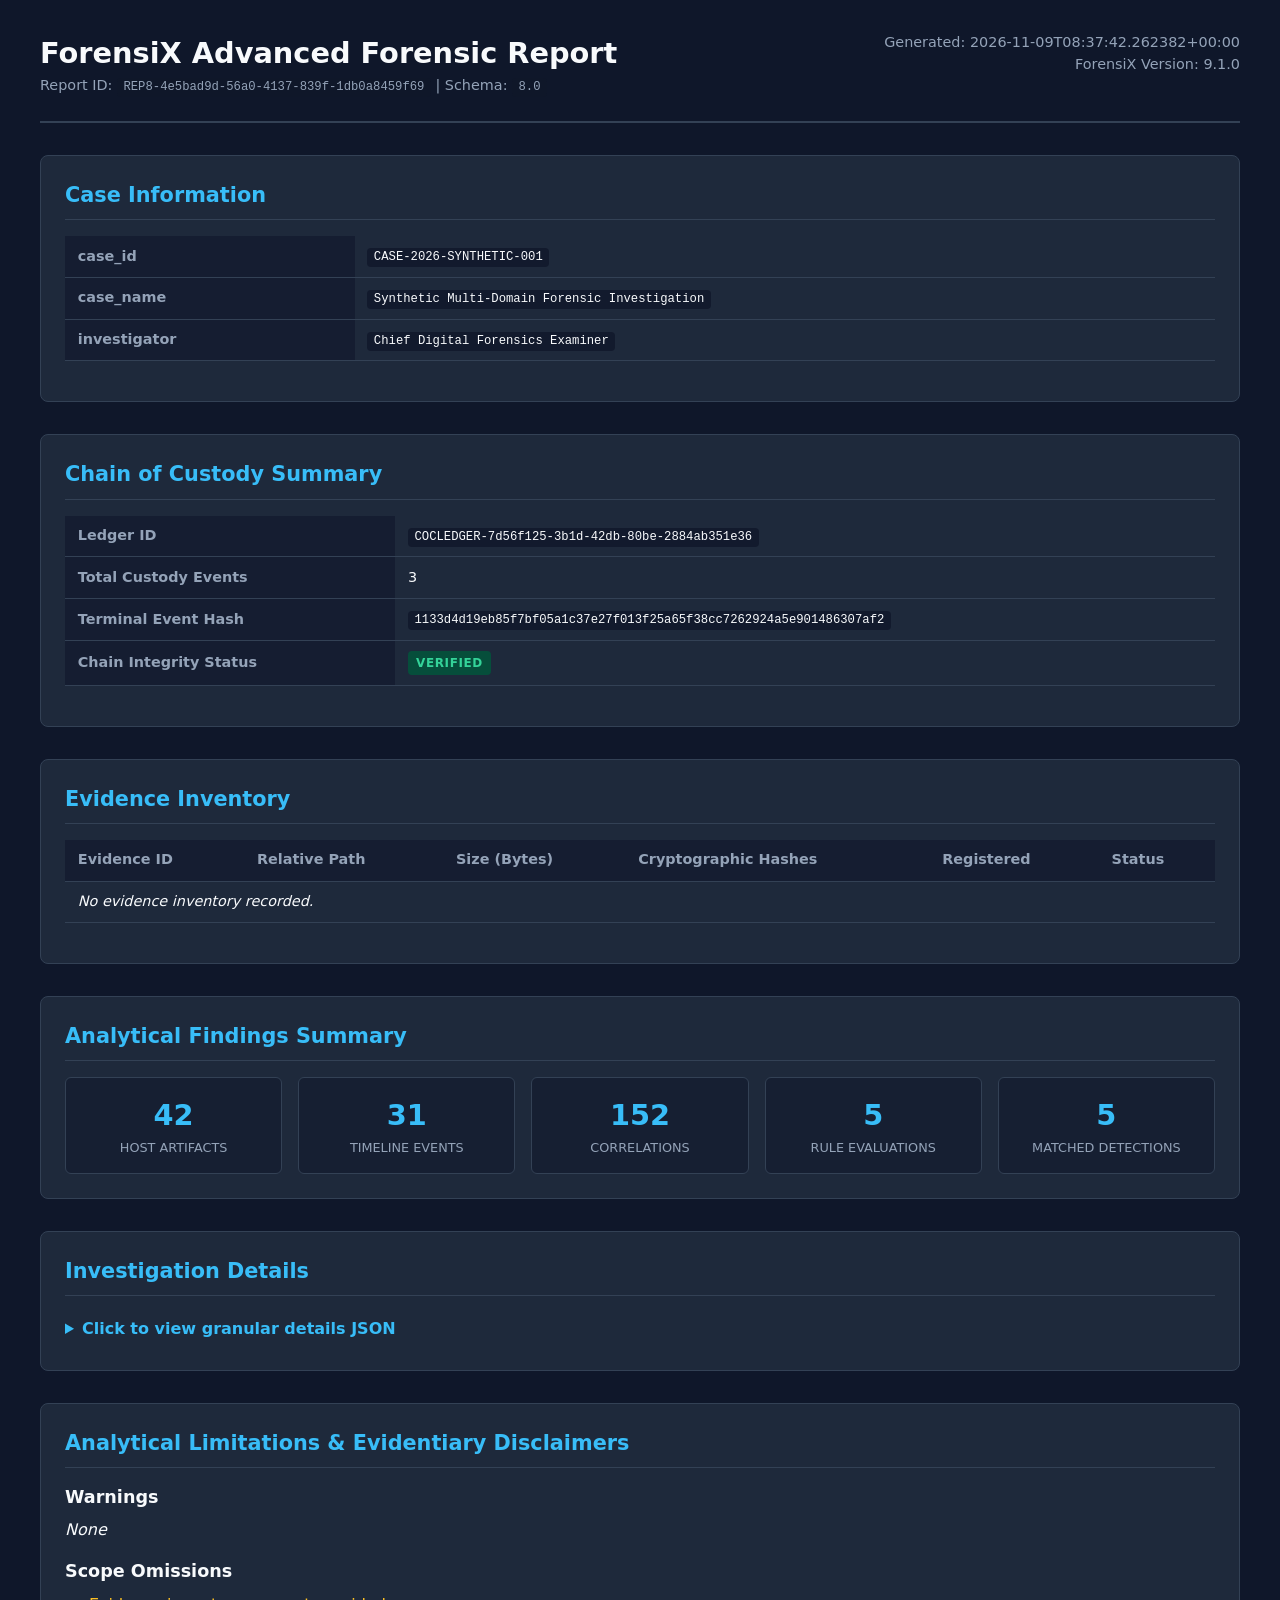
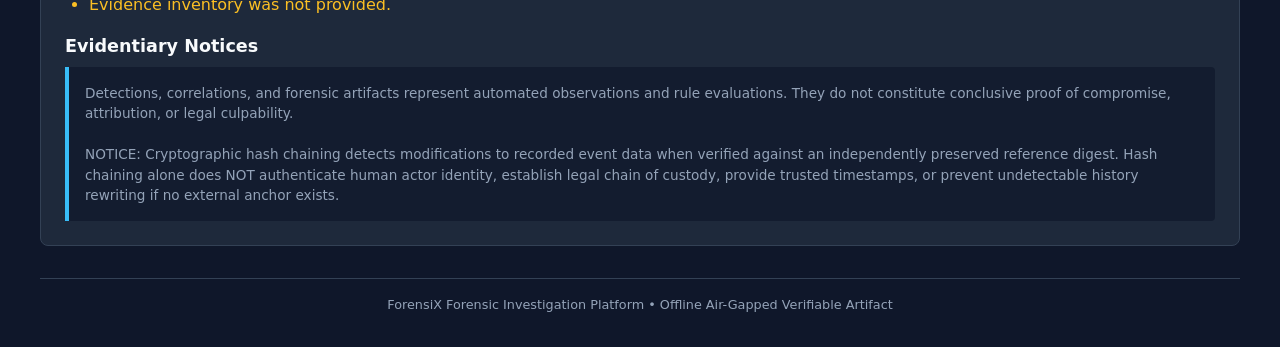
==== commit ba8d2654: "fix: one timeline event per source log line; sample detections corrected from 7 to 5" ====
--- a/docs/examples/case-synthetic/report_CASE-2026-SYNTHETIC-001.html
+++ b/docs/examples/case-synthetic/report_CASE-2026-SYNTHETIC-001.html
@@ -3,7 +3,7 @@
 <head>
     <meta charset="utf-8">
     <meta name="viewport" content="width=device-width, initial-scale=1.0">
-    <title>ForensiX Advanced Forensic Report - REP8-7b5b0666-e847-4403-9507-c49091b24483</title>
+    <title>ForensiX Advanced Forensic Report - REP8-4e5bad9d-56a0-4137-839f-1db0a8459f69</title>
     <style>
         :root {
             --bg: #0f172a;
@@ -142,10 +142,10 @@
         <header>
             <div>
                 <h1>ForensiX Advanced Forensic Report</h1>
-                <div class="header-meta">Report ID: <code>REP8-7b5b0666-e847-4403-9507-c49091b24483</code> | Schema: <code>8.0</code></div>
+                <div class="header-meta">Report ID: <code>REP8-4e5bad9d-56a0-4137-839f-1db0a8459f69</code> | Schema: <code>8.0</code></div>
             </div>
             <div class="header-meta" style="text-align: right;">
-                <div>Generated: 2026-11-01T18:12:59.416906+00:00</div>
+                <div>Generated: 2026-11-09T08:37:42.262382+00:00</div>
                 <div>ForensiX Version: 9.1.0</div>
             </div>
         </header>
@@ -165,9 +165,9 @@
         <div class="card">
             <h2>Chain of Custody Summary</h2>
             <table class="data-table">
-                <tr><th>Ledger ID</th><td><code>COCLEDGER-df0d2f93-14fd-472d-902e-663516068889</code></td></tr>
+                <tr><th>Ledger ID</th><td><code>COCLEDGER-7d56f125-3b1d-42db-80be-2884ab351e36</code></td></tr>
                 <tr><th>Total Custody Events</th><td class="num">3</td></tr>
-                <tr><th>Terminal Event Hash</th><td><code>d387019d6af2fd5d07a6f5d4eb145332f89f1fef96709551368210ab7957462b</code></td></tr>
+                <tr><th>Terminal Event Hash</th><td><code>1133d4d19eb85f7bf05a1c37e27f013f25a65f38cc7262924a5e901486307af2</code></td></tr>
                 <tr><th>Chain Integrity Status</th><td><span class='badge badge-verified'>VERIFIED</span></td></tr>
             </table>
         </div>
@@ -202,19 +202,19 @@
                     <div class="metric-label">Host Artifacts</div>
                 </div>
                 <div class="metric-box">
-                    <div class="metric-value">40</div>
+                    <div class="metric-value">31</div>
                     <div class="metric-label">Timeline Events</div>
                 </div>
                 <div class="metric-box">
-                    <div class="metric-value">402</div>
+                    <div class="metric-value">152</div>
                     <div class="metric-label">Correlations</div>
                 </div>
                 <div class="metric-box">
-                    <div class="metric-value">7</div>
+                    <div class="metric-value">5</div>
                     <div class="metric-label">Rule Evaluations</div>
                 </div>
                 <div class="metric-box">
-                    <div class="metric-value">7</div>
+                    <div class="metric-value">5</div>
                     <div class="metric-label">Matched Detections</div>
                 </div>
             </div>
@@ -232,13 +232,13 @@
       &quot;attributes&quot;: {
         &quot;rule_description&quot;: &quot;Identifies observed network traffic targeting TCP destination port 22.&quot;
       },
-      &quot;detection_id&quot;: &quot;DET-579d971c-2e00-5a09-bf23-13d0eb99d376&quot;,
+      &quot;detection_id&quot;: &quot;DET-55c47667-9874-5c37-b1b8-d82dae7be0fb&quot;,
       &quot;end_timestamp&quot;: &quot;2025-10-21T07:12:00.100000+00:00&quot;,
       &quot;explanation&quot;: &quot;Observed network communication directed to TCP destination port 22.&quot;,
       &quot;matched&quot;: true,
       &quot;matched_correlation_ids&quot;: [],
       &quot;matched_event_ids&quot;: [
-        &quot;TIMELINE-b27cf94f-0b0a-4dd8-96f8-a8cdb6990822&quot;
+        &quot;TIMELINE-f410fbdd-3645-4570-b227-6e53cb5ac78a&quot;
       ],
       &quot;matched_source_artifact_ids&quot;: [],
       &quot;matched_source_event_ids&quot;: [
@@ -253,13 +253,13 @@
       &quot;attributes&quot;: {
         &quot;rule_description&quot;: &quot;Identifies observed network traffic targeting TCP destination port 22.&quot;
       },
-      &quot;detection_id&quot;: &quot;DET-2072ccd9-ad3f-5d6d-be08-74e536d4c1e8&quot;,
+      &quot;detection_id&quot;: &quot;DET-baceb753-1b59-5761-9223-aff6f39dba24&quot;,
       &quot;end_timestamp&quot;: &quot;2025-10-21T07:12:15.400000+00:00&quot;,
       &quot;explanation&quot;: &quot;Observed network communication directed to TCP destination port 22.&quot;,
       &quot;matched&quot;: true,
       &quot;matched_correlation_ids&quot;: [],
       &quot;matched_event_ids&quot;: [
-        &quot;TIMELINE-27efea42-bdb4-4964-8323-accb405f689a&quot;
+        &quot;TIMELINE-02e90f60-adfb-420a-adcc-062227765503&quot;
       ],
       &quot;matched_source_artifact_ids&quot;: [],
       &quot;matched_source_event_ids&quot;: [
@@ -274,21 +274,21 @@
       &quot;attributes&quot;: {
         &quot;rule_description&quot;: &quot;Identifies failed SSH authentication attempts followed chronologically by a successful SSH authentication within the configured time window.&quot;
       },
-      &quot;detection_id&quot;: &quot;DET-ccf3f3fd-db12-5ab6-9ded-e066fd64cbd4&quot;,
+      &quot;detection_id&quot;: &quot;DET-7e814e91-7237-5ff2-b80a-e5614365d877&quot;,
       &quot;end_timestamp&quot;: &quot;2026-10-21T07:12:15.400000+00:00&quot;,
       &quot;explanation&quot;: &quot;Observed failed SSH authentication attempts followed by a successful SSH authentication within 300 seconds.&quot;,
       &quot;matched&quot;: true,
       &quot;matched_correlation_ids&quot;: [],
       &quot;matched_event_ids&quot;: [
-        &quot;TIMELINE-7932c810-9213-44c8-8b86-ed80a141ae97&quot;,
-        &quot;TIMELINE-42ea6fb6-d28b-49c1-b9ab-468bc244af9e&quot;
+        &quot;TIMELINE-6d067967-50fb-4a19-b3aa-779e39a411fb&quot;,
+        &quot;TIMELINE-8e5329db-f202-4907-b13e-e37547f28844&quot;
       ],
       &quot;matched_source_artifact_ids&quot;: [
         &quot;ART-db3fae52-6d2f-5ff5-b377-d2b1a061fa15&quot;
       ],
       &quot;matched_source_event_ids&quot;: [
-        &quot;AUTH-46efd71d-8f94-49a1-9c5d-d3b403b49435&quot;,
-        &quot;AUTH-45034436-fa47-4ef9-8dd9-3666668cdd12&quot;
+        &quot;AUTH-71971398-7acf-4d3e-901e-58c98011409a&quot;,
+        &quot;AUTH-9683e32f-6e39-47f8-a8e7-5e754552b6b0&quot;
       ],
       &quot;rule_id&quot;: &quot;RULE-ece7e718-eb79-5259-89c9-5536d162b539&quot;,
       &quot;rule_name&quot;: &quot;Repeated Failed SSH Attempts Followed by Successful SSH Login&quot;,
@@ -300,79 +300,23 @@
         &quot;relationship_type&quot;: &quot;AUTHENTICATION_PRIVILEGE&quot;,
         &quot;rule_description&quot;: &quot;Identifies a successful SSH authentication event followed by privileged sudo command execution by the same identity within the configured time window.&quot;
       },
-      &quot;detection_id&quot;: &quot;DET-9f41ecde-14bf-572a-91e4-e9bd572bb3ec&quot;,
+      &quot;detection_id&quot;: &quot;DET-f7c6b2a0-10c4-5994-a38a-2512966a2ebf&quot;,
       &quot;end_timestamp&quot;: &quot;2026-10-21T07:15:22.100000+00:00&quot;,
       &quot;explanation&quot;: &quot;Observed a successful SSH authentication followed by privileged sudo execution for the same identity within 300 seconds.&quot;,
       &quot;matched&quot;: true,
       &quot;matched_correlation_ids&quot;: [
-        &quot;CORR-1c529425-ee9b-5caa-8123-8d3d675b79e1&quot;
-      ],
-      &quot;matched_event_ids&quot;: [
-        &quot;TIMELINE-42ea6fb6-d28b-49c1-b9ab-468bc244af9e&quot;,
-        &quot;TIMELINE-7d76518d-24c2-4345-9087-a28f3aa55425&quot;
+        &quot;CORR-5abc8a87-2d53-50c3-bd16-af6258699098&quot;
+      ],
+      &quot;matched_event_ids&quot;: [
+        &quot;TIMELINE-8e5329db-f202-4907-b13e-e37547f28844&quot;,
+        &quot;TIMELINE-66056985-8d77-4c83-b746-a28f64dfff05&quot;
       ],
       &quot;matched_source_artifact_ids&quot;: [
         &quot;ART-db3fae52-6d2f-5ff5-b377-d2b1a061fa15&quot;
       ],
       &quot;matched_source_event_ids&quot;: [
-        &quot;AUTH-45034436-fa47-4ef9-8dd9-3666668cdd12&quot;,
-        &quot;AUTH-4d9fa752-0ce5-4493-ad4b-b006aa85016b&quot;
-      ],
-      &quot;rule_id&quot;: &quot;RULE-e4957412-2337-5242-881a-81deb75f505c&quot;,
-      &quot;rule_name&quot;: &quot;SSH Authentication Followed by Sudo&quot;,
-      &quot;start_timestamp&quot;: &quot;2026-10-21T07:12:15.400000+00:00&quot;,
-      &quot;time_delta_seconds&quot;: 186.7
-    },
-    {
-      &quot;attributes&quot;: {
-        &quot;relationship_type&quot;: &quot;AUTHENTICATION_PRIVILEGE&quot;,
-        &quot;rule_description&quot;: &quot;Identifies a successful SSH authentication event followed by privileged sudo command execution by the same identity within the configured time window.&quot;
-      },
-      &quot;detection_id&quot;: &quot;DET-7ce34ca2-dee4-596c-8535-f500409c6a77&quot;,
-      &quot;end_timestamp&quot;: &quot;2026-10-21T07:15:22.100000+00:00&quot;,
-      &quot;explanation&quot;: &quot;Observed a successful SSH authentication followed by privileged sudo execution for the same identity within 300 seconds.&quot;,
-      &quot;matched&quot;: true,
-      &quot;matched_correlation_ids&quot;: [
-        &quot;CORR-7ae911dd-2865-5054-aafe-5d6ec654ddb6&quot;
-      ],
-      &quot;matched_event_ids&quot;: [
-        &quot;TIMELINE-42ea6fb6-d28b-49c1-b9ab-468bc244af9e&quot;,
-        &quot;TIMELINE-b971549e-577e-4999-969c-4e4142a66538&quot;
-      ],
-      &quot;matched_source_artifact_ids&quot;: [
-        &quot;ART-db3fae52-6d2f-5ff5-b377-d2b1a061fa15&quot;
-      ],
-      &quot;matched_source_event_ids&quot;: [
-        &quot;AUTH-45034436-fa47-4ef9-8dd9-3666668cdd12&quot;,
-        &quot;EVT-2ba7788e-8b5b-4bdb-bc49-f403a7198ea7&quot;
-      ],
-      &quot;rule_id&quot;: &quot;RULE-e4957412-2337-5242-881a-81deb75f505c&quot;,
-      &quot;rule_name&quot;: &quot;SSH Authentication Followed by Sudo&quot;,
-      &quot;start_timestamp&quot;: &quot;2026-10-21T07:12:15.400000+00:00&quot;,
-      &quot;time_delta_seconds&quot;: 186.7
-    },
-    {
-      &quot;attributes&quot;: {
-        &quot;relationship_type&quot;: &quot;AUTHENTICATION_PRIVILEGE&quot;,
-        &quot;rule_description&quot;: &quot;Identifies a successful SSH authentication event followed by privileged sudo command execution by the same identity within the configured time window.&quot;
-      },
-      &quot;detection_id&quot;: &quot;DET-f2fbb8ee-b7ea-5e25-baed-3adf7dc0632a&quot;,
-      &quot;end_timestamp&quot;: &quot;2026-10-21T07:15:22.100000+00:00&quot;,
-      &quot;explanation&quot;: &quot;Observed a successful SSH authentication followed by privileged sudo execution for the same identity within 300 seconds.&quot;,
-      &quot;matched&quot;: true,
-      &quot;matched_correlation_ids&quot;: [
-        &quot;CORR-00c4d9ce-e2cd-5724-b76f-be2db4f4d112&quot;
-      ],
-      &quot;matched_event_ids&quot;: [
-        &quot;TIMELINE-7ffffda3-799b-49a1-8b65-be50e30ad7af&quot;,
-        &quot;TIMELINE-7d76518d-24c2-4345-9087-a28f3aa55425&quot;
-      ],
-      &quot;matched_source_artifact_ids&quot;: [
-        &quot;ART-db3fae52-6d2f-5ff5-b377-d2b1a061fa15&quot;
-      ],
-      &quot;matched_source_event_ids&quot;: [
-        &quot;EVT-a27ee87a-76fe-4256-9419-bea1d54b4a1d&quot;,
-        &quot;AUTH-4d9fa752-0ce5-4493-ad4b-b006aa85016b&quot;
+        &quot;AUTH-9683e32f-6e39-47f8-a8e7-5e754552b6b0&quot;,
+        &quot;AUTH-9f53824b-3654-41ae-b732-261890c3212b&quot;
       ],
       &quot;rule_id&quot;: &quot;RULE-e4957412-2337-5242-881a-81deb75f505c&quot;,
       &quot;rule_name&quot;: &quot;SSH Authentication Followed by Sudo&quot;,
@@ -405,10 +349,10 @@
   ],
   &quot;memory_artifacts_analyzed&quot;: 6,
   &quot;network_packets_analyzed&quot;: 6,
-  &quot;pipeline_run_id&quot;: &quot;RUN-7a0fa82f-f8d8-44ed-acf3-9579f636e538&quot;,
-  &quot;total_correlations&quot;: 402,
-  &quot;total_detections&quot;: 7,
-  &quot;total_timeline_events&quot;: 40
+  &quot;pipeline_run_id&quot;: &quot;RUN-07824e78-ac00-4b67-bf6b-79a64ea5b8fa&quot;,
+  &quot;total_correlations&quot;: 152,
+  &quot;total_detections&quot;: 5,
+  &quot;total_timeline_events&quot;: 31
 }</pre>
             </details>
         </div>
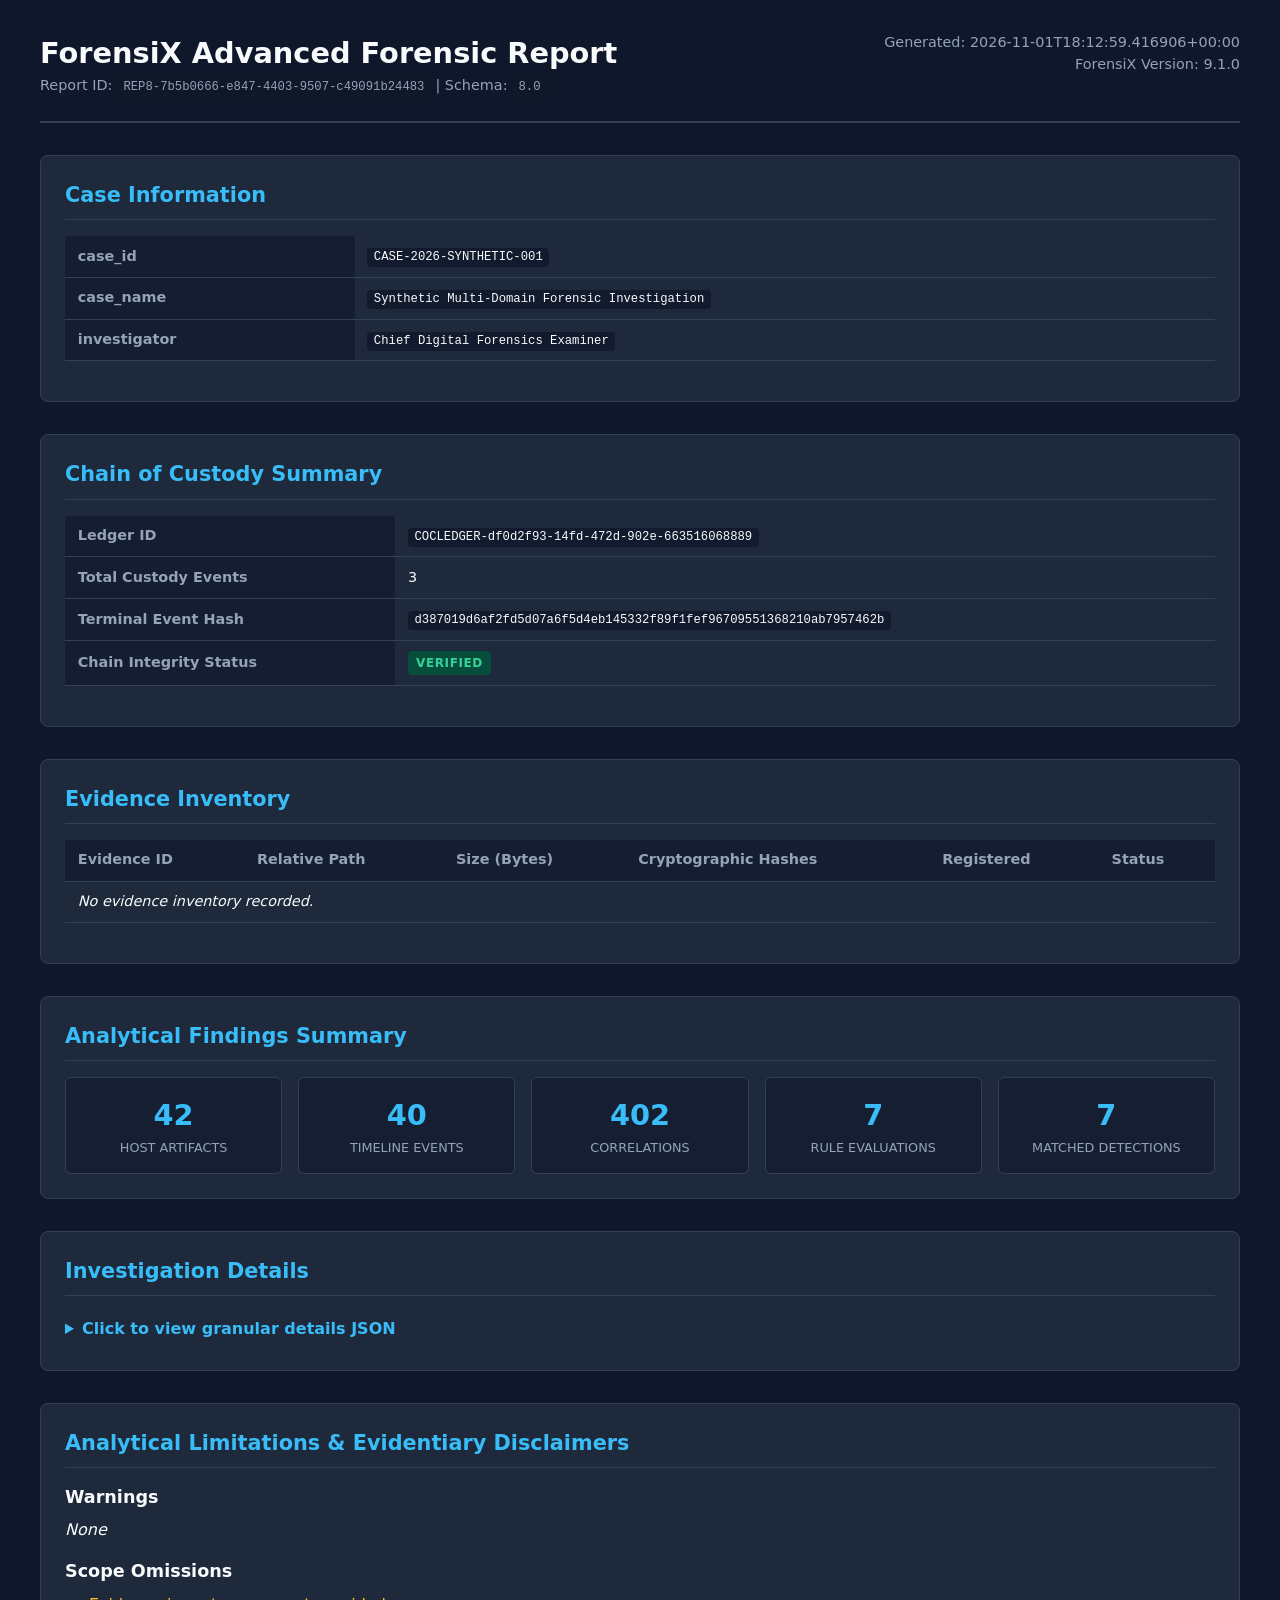
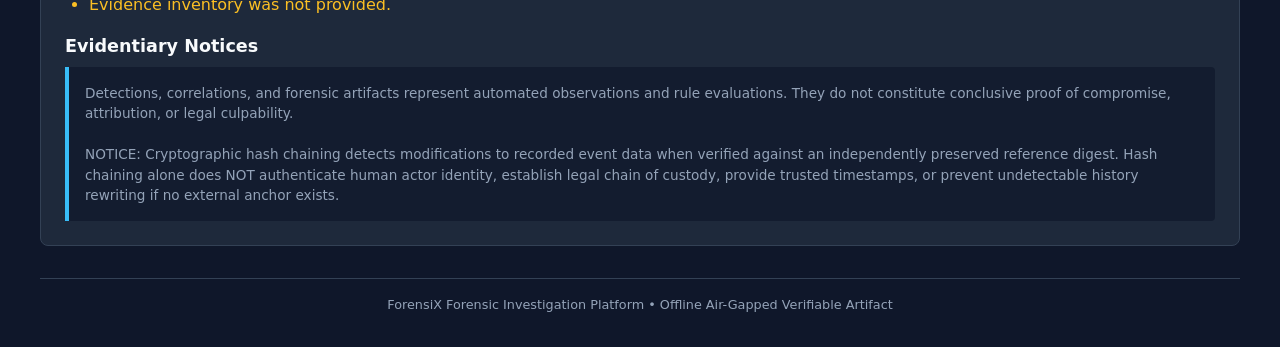
==== commit 89516691: "docs: regenerate V9 sample outputs with evidence-relative paths" ====
--- a/docs/examples/case-synthetic/report_CASE-2026-SYNTHETIC-001.html
+++ b/docs/examples/case-synthetic/report_CASE-2026-SYNTHETIC-001.html
@@ -3,7 +3,7 @@
 <head>
     <meta charset="utf-8">
     <meta name="viewport" content="width=device-width, initial-scale=1.0">
-    <title>ForensiX Advanced Forensic Report - REP8-4e5bad9d-56a0-4137-839f-1db0a8459f69</title>
+    <title>ForensiX Advanced Forensic Report - REP8-7b5b0666-e847-4403-9507-c49091b24483</title>
     <style>
         :root {
             --bg: #0f172a;
@@ -142,10 +142,10 @@
         <header>
             <div>
                 <h1>ForensiX Advanced Forensic Report</h1>
-                <div class="header-meta">Report ID: <code>REP8-4e5bad9d-56a0-4137-839f-1db0a8459f69</code> | Schema: <code>8.0</code></div>
+                <div class="header-meta">Report ID: <code>REP8-7b5b0666-e847-4403-9507-c49091b24483</code> | Schema: <code>8.0</code></div>
             </div>
             <div class="header-meta" style="text-align: right;">
-                <div>Generated: 2026-11-09T08:37:42.262382+00:00</div>
+                <div>Generated: 2026-11-01T18:12:59.416906+00:00</div>
                 <div>ForensiX Version: 9.1.0</div>
             </div>
         </header>
@@ -165,9 +165,9 @@
         <div class="card">
             <h2>Chain of Custody Summary</h2>
             <table class="data-table">
-                <tr><th>Ledger ID</th><td><code>COCLEDGER-7d56f125-3b1d-42db-80be-2884ab351e36</code></td></tr>
+                <tr><th>Ledger ID</th><td><code>COCLEDGER-df0d2f93-14fd-472d-902e-663516068889</code></td></tr>
                 <tr><th>Total Custody Events</th><td class="num">3</td></tr>
-                <tr><th>Terminal Event Hash</th><td><code>1133d4d19eb85f7bf05a1c37e27f013f25a65f38cc7262924a5e901486307af2</code></td></tr>
+                <tr><th>Terminal Event Hash</th><td><code>d387019d6af2fd5d07a6f5d4eb145332f89f1fef96709551368210ab7957462b</code></td></tr>
                 <tr><th>Chain Integrity Status</th><td><span class='badge badge-verified'>VERIFIED</span></td></tr>
             </table>
         </div>
@@ -202,19 +202,19 @@
                     <div class="metric-label">Host Artifacts</div>
                 </div>
                 <div class="metric-box">
-                    <div class="metric-value">31</div>
+                    <div class="metric-value">40</div>
                     <div class="metric-label">Timeline Events</div>
                 </div>
                 <div class="metric-box">
-                    <div class="metric-value">152</div>
+                    <div class="metric-value">402</div>
                     <div class="metric-label">Correlations</div>
                 </div>
                 <div class="metric-box">
-                    <div class="metric-value">5</div>
+                    <div class="metric-value">7</div>
                     <div class="metric-label">Rule Evaluations</div>
                 </div>
                 <div class="metric-box">
-                    <div class="metric-value">5</div>
+                    <div class="metric-value">7</div>
                     <div class="metric-label">Matched Detections</div>
                 </div>
             </div>
@@ -232,13 +232,13 @@
       &quot;attributes&quot;: {
         &quot;rule_description&quot;: &quot;Identifies observed network traffic targeting TCP destination port 22.&quot;
       },
-      &quot;detection_id&quot;: &quot;DET-55c47667-9874-5c37-b1b8-d82dae7be0fb&quot;,
+      &quot;detection_id&quot;: &quot;DET-579d971c-2e00-5a09-bf23-13d0eb99d376&quot;,
       &quot;end_timestamp&quot;: &quot;2025-10-21T07:12:00.100000+00:00&quot;,
       &quot;explanation&quot;: &quot;Observed network communication directed to TCP destination port 22.&quot;,
       &quot;matched&quot;: true,
       &quot;matched_correlation_ids&quot;: [],
       &quot;matched_event_ids&quot;: [
-        &quot;TIMELINE-f410fbdd-3645-4570-b227-6e53cb5ac78a&quot;
+        &quot;TIMELINE-b27cf94f-0b0a-4dd8-96f8-a8cdb6990822&quot;
       ],
       &quot;matched_source_artifact_ids&quot;: [],
       &quot;matched_source_event_ids&quot;: [
@@ -253,13 +253,13 @@
       &quot;attributes&quot;: {
         &quot;rule_description&quot;: &quot;Identifies observed network traffic targeting TCP destination port 22.&quot;
       },
-      &quot;detection_id&quot;: &quot;DET-baceb753-1b59-5761-9223-aff6f39dba24&quot;,
+      &quot;detection_id&quot;: &quot;DET-2072ccd9-ad3f-5d6d-be08-74e536d4c1e8&quot;,
       &quot;end_timestamp&quot;: &quot;2025-10-21T07:12:15.400000+00:00&quot;,
       &quot;explanation&quot;: &quot;Observed network communication directed to TCP destination port 22.&quot;,
       &quot;matched&quot;: true,
       &quot;matched_correlation_ids&quot;: [],
       &quot;matched_event_ids&quot;: [
-        &quot;TIMELINE-02e90f60-adfb-420a-adcc-062227765503&quot;
+        &quot;TIMELINE-27efea42-bdb4-4964-8323-accb405f689a&quot;
       ],
       &quot;matched_source_artifact_ids&quot;: [],
       &quot;matched_source_event_ids&quot;: [
@@ -274,21 +274,21 @@
       &quot;attributes&quot;: {
         &quot;rule_description&quot;: &quot;Identifies failed SSH authentication attempts followed chronologically by a successful SSH authentication within the configured time window.&quot;
       },
-      &quot;detection_id&quot;: &quot;DET-7e814e91-7237-5ff2-b80a-e5614365d877&quot;,
+      &quot;detection_id&quot;: &quot;DET-ccf3f3fd-db12-5ab6-9ded-e066fd64cbd4&quot;,
       &quot;end_timestamp&quot;: &quot;2026-10-21T07:12:15.400000+00:00&quot;,
       &quot;explanation&quot;: &quot;Observed failed SSH authentication attempts followed by a successful SSH authentication within 300 seconds.&quot;,
       &quot;matched&quot;: true,
       &quot;matched_correlation_ids&quot;: [],
       &quot;matched_event_ids&quot;: [
-        &quot;TIMELINE-6d067967-50fb-4a19-b3aa-779e39a411fb&quot;,
-        &quot;TIMELINE-8e5329db-f202-4907-b13e-e37547f28844&quot;
+        &quot;TIMELINE-7932c810-9213-44c8-8b86-ed80a141ae97&quot;,
+        &quot;TIMELINE-42ea6fb6-d28b-49c1-b9ab-468bc244af9e&quot;
       ],
       &quot;matched_source_artifact_ids&quot;: [
         &quot;ART-db3fae52-6d2f-5ff5-b377-d2b1a061fa15&quot;
       ],
       &quot;matched_source_event_ids&quot;: [
-        &quot;AUTH-71971398-7acf-4d3e-901e-58c98011409a&quot;,
-        &quot;AUTH-9683e32f-6e39-47f8-a8e7-5e754552b6b0&quot;
+        &quot;AUTH-46efd71d-8f94-49a1-9c5d-d3b403b49435&quot;,
+        &quot;AUTH-45034436-fa47-4ef9-8dd9-3666668cdd12&quot;
       ],
       &quot;rule_id&quot;: &quot;RULE-ece7e718-eb79-5259-89c9-5536d162b539&quot;,
       &quot;rule_name&quot;: &quot;Repeated Failed SSH Attempts Followed by Successful SSH Login&quot;,
@@ -300,23 +300,79 @@
         &quot;relationship_type&quot;: &quot;AUTHENTICATION_PRIVILEGE&quot;,
         &quot;rule_description&quot;: &quot;Identifies a successful SSH authentication event followed by privileged sudo command execution by the same identity within the configured time window.&quot;
       },
-      &quot;detection_id&quot;: &quot;DET-f7c6b2a0-10c4-5994-a38a-2512966a2ebf&quot;,
+      &quot;detection_id&quot;: &quot;DET-9f41ecde-14bf-572a-91e4-e9bd572bb3ec&quot;,
       &quot;end_timestamp&quot;: &quot;2026-10-21T07:15:22.100000+00:00&quot;,
       &quot;explanation&quot;: &quot;Observed a successful SSH authentication followed by privileged sudo execution for the same identity within 300 seconds.&quot;,
       &quot;matched&quot;: true,
       &quot;matched_correlation_ids&quot;: [
-        &quot;CORR-5abc8a87-2d53-50c3-bd16-af6258699098&quot;
-      ],
-      &quot;matched_event_ids&quot;: [
-        &quot;TIMELINE-8e5329db-f202-4907-b13e-e37547f28844&quot;,
-        &quot;TIMELINE-66056985-8d77-4c83-b746-a28f64dfff05&quot;
+        &quot;CORR-1c529425-ee9b-5caa-8123-8d3d675b79e1&quot;
+      ],
+      &quot;matched_event_ids&quot;: [
+        &quot;TIMELINE-42ea6fb6-d28b-49c1-b9ab-468bc244af9e&quot;,
+        &quot;TIMELINE-7d76518d-24c2-4345-9087-a28f3aa55425&quot;
       ],
       &quot;matched_source_artifact_ids&quot;: [
         &quot;ART-db3fae52-6d2f-5ff5-b377-d2b1a061fa15&quot;
       ],
       &quot;matched_source_event_ids&quot;: [
-        &quot;AUTH-9683e32f-6e39-47f8-a8e7-5e754552b6b0&quot;,
-        &quot;AUTH-9f53824b-3654-41ae-b732-261890c3212b&quot;
+        &quot;AUTH-45034436-fa47-4ef9-8dd9-3666668cdd12&quot;,
+        &quot;AUTH-4d9fa752-0ce5-4493-ad4b-b006aa85016b&quot;
+      ],
+      &quot;rule_id&quot;: &quot;RULE-e4957412-2337-5242-881a-81deb75f505c&quot;,
+      &quot;rule_name&quot;: &quot;SSH Authentication Followed by Sudo&quot;,
+      &quot;start_timestamp&quot;: &quot;2026-10-21T07:12:15.400000+00:00&quot;,
+      &quot;time_delta_seconds&quot;: 186.7
+    },
+    {
+      &quot;attributes&quot;: {
+        &quot;relationship_type&quot;: &quot;AUTHENTICATION_PRIVILEGE&quot;,
+        &quot;rule_description&quot;: &quot;Identifies a successful SSH authentication event followed by privileged sudo command execution by the same identity within the configured time window.&quot;
+      },
+      &quot;detection_id&quot;: &quot;DET-7ce34ca2-dee4-596c-8535-f500409c6a77&quot;,
+      &quot;end_timestamp&quot;: &quot;2026-10-21T07:15:22.100000+00:00&quot;,
+      &quot;explanation&quot;: &quot;Observed a successful SSH authentication followed by privileged sudo execution for the same identity within 300 seconds.&quot;,
+      &quot;matched&quot;: true,
+      &quot;matched_correlation_ids&quot;: [
+        &quot;CORR-7ae911dd-2865-5054-aafe-5d6ec654ddb6&quot;
+      ],
+      &quot;matched_event_ids&quot;: [
+        &quot;TIMELINE-42ea6fb6-d28b-49c1-b9ab-468bc244af9e&quot;,
+        &quot;TIMELINE-b971549e-577e-4999-969c-4e4142a66538&quot;
+      ],
+      &quot;matched_source_artifact_ids&quot;: [
+        &quot;ART-db3fae52-6d2f-5ff5-b377-d2b1a061fa15&quot;
+      ],
+      &quot;matched_source_event_ids&quot;: [
+        &quot;AUTH-45034436-fa47-4ef9-8dd9-3666668cdd12&quot;,
+        &quot;EVT-2ba7788e-8b5b-4bdb-bc49-f403a7198ea7&quot;
+      ],
+      &quot;rule_id&quot;: &quot;RULE-e4957412-2337-5242-881a-81deb75f505c&quot;,
+      &quot;rule_name&quot;: &quot;SSH Authentication Followed by Sudo&quot;,
+      &quot;start_timestamp&quot;: &quot;2026-10-21T07:12:15.400000+00:00&quot;,
+      &quot;time_delta_seconds&quot;: 186.7
+    },
+    {
+      &quot;attributes&quot;: {
+        &quot;relationship_type&quot;: &quot;AUTHENTICATION_PRIVILEGE&quot;,
+        &quot;rule_description&quot;: &quot;Identifies a successful SSH authentication event followed by privileged sudo command execution by the same identity within the configured time window.&quot;
+      },
+      &quot;detection_id&quot;: &quot;DET-f2fbb8ee-b7ea-5e25-baed-3adf7dc0632a&quot;,
+      &quot;end_timestamp&quot;: &quot;2026-10-21T07:15:22.100000+00:00&quot;,
+      &quot;explanation&quot;: &quot;Observed a successful SSH authentication followed by privileged sudo execution for the same identity within 300 seconds.&quot;,
+      &quot;matched&quot;: true,
+      &quot;matched_correlation_ids&quot;: [
+        &quot;CORR-00c4d9ce-e2cd-5724-b76f-be2db4f4d112&quot;
+      ],
+      &quot;matched_event_ids&quot;: [
+        &quot;TIMELINE-7ffffda3-799b-49a1-8b65-be50e30ad7af&quot;,
+        &quot;TIMELINE-7d76518d-24c2-4345-9087-a28f3aa55425&quot;
+      ],
+      &quot;matched_source_artifact_ids&quot;: [
+        &quot;ART-db3fae52-6d2f-5ff5-b377-d2b1a061fa15&quot;
+      ],
+      &quot;matched_source_event_ids&quot;: [
+        &quot;EVT-a27ee87a-76fe-4256-9419-bea1d54b4a1d&quot;,
+        &quot;AUTH-4d9fa752-0ce5-4493-ad4b-b006aa85016b&quot;
       ],
       &quot;rule_id&quot;: &quot;RULE-e4957412-2337-5242-881a-81deb75f505c&quot;,
       &quot;rule_name&quot;: &quot;SSH Authentication Followed by Sudo&quot;,
@@ -349,10 +405,10 @@
   ],
   &quot;memory_artifacts_analyzed&quot;: 6,
   &quot;network_packets_analyzed&quot;: 6,
-  &quot;pipeline_run_id&quot;: &quot;RUN-07824e78-ac00-4b67-bf6b-79a64ea5b8fa&quot;,
-  &quot;total_correlations&quot;: 152,
-  &quot;total_detections&quot;: 5,
-  &quot;total_timeline_events&quot;: 31
+  &quot;pipeline_run_id&quot;: &quot;RUN-7a0fa82f-f8d8-44ed-acf3-9579f636e538&quot;,
+  &quot;total_correlations&quot;: 402,
+  &quot;total_detections&quot;: 7,
+  &quot;total_timeline_events&quot;: 40
 }</pre>
             </details>
         </div>
